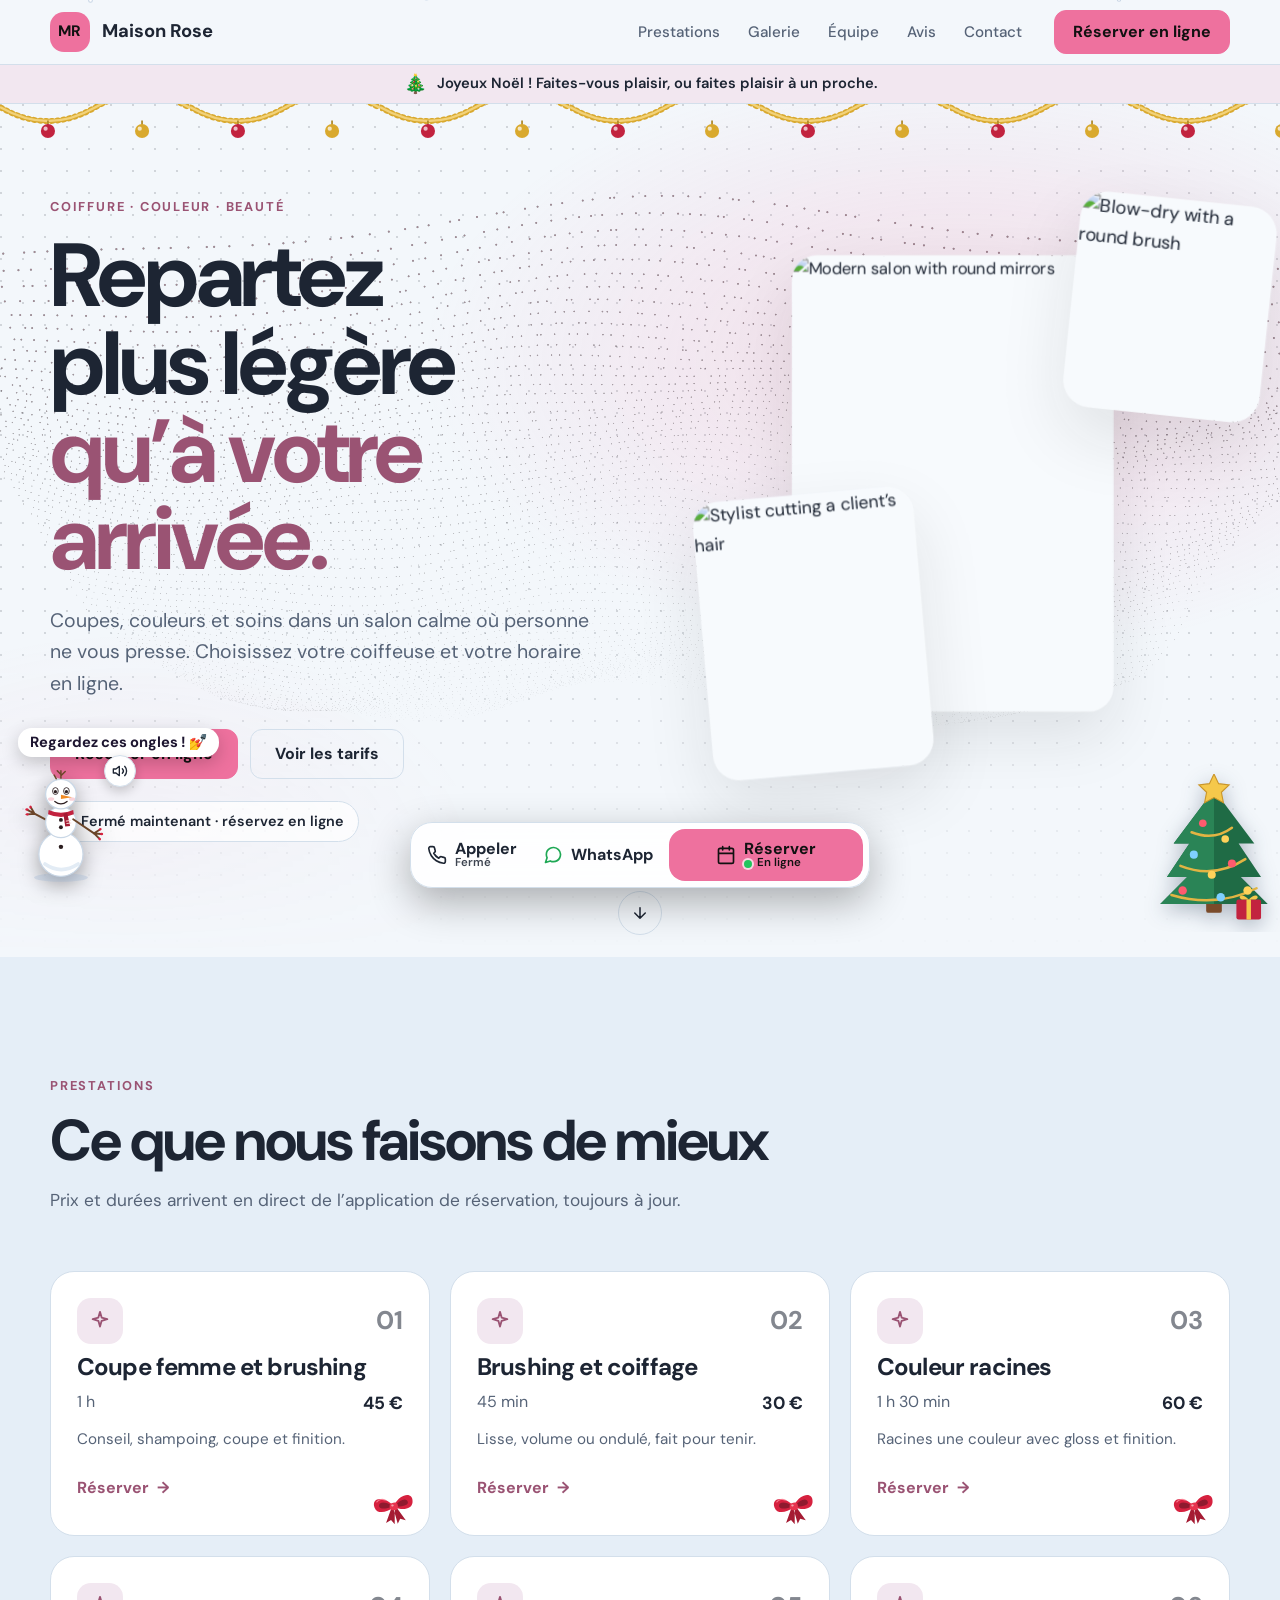
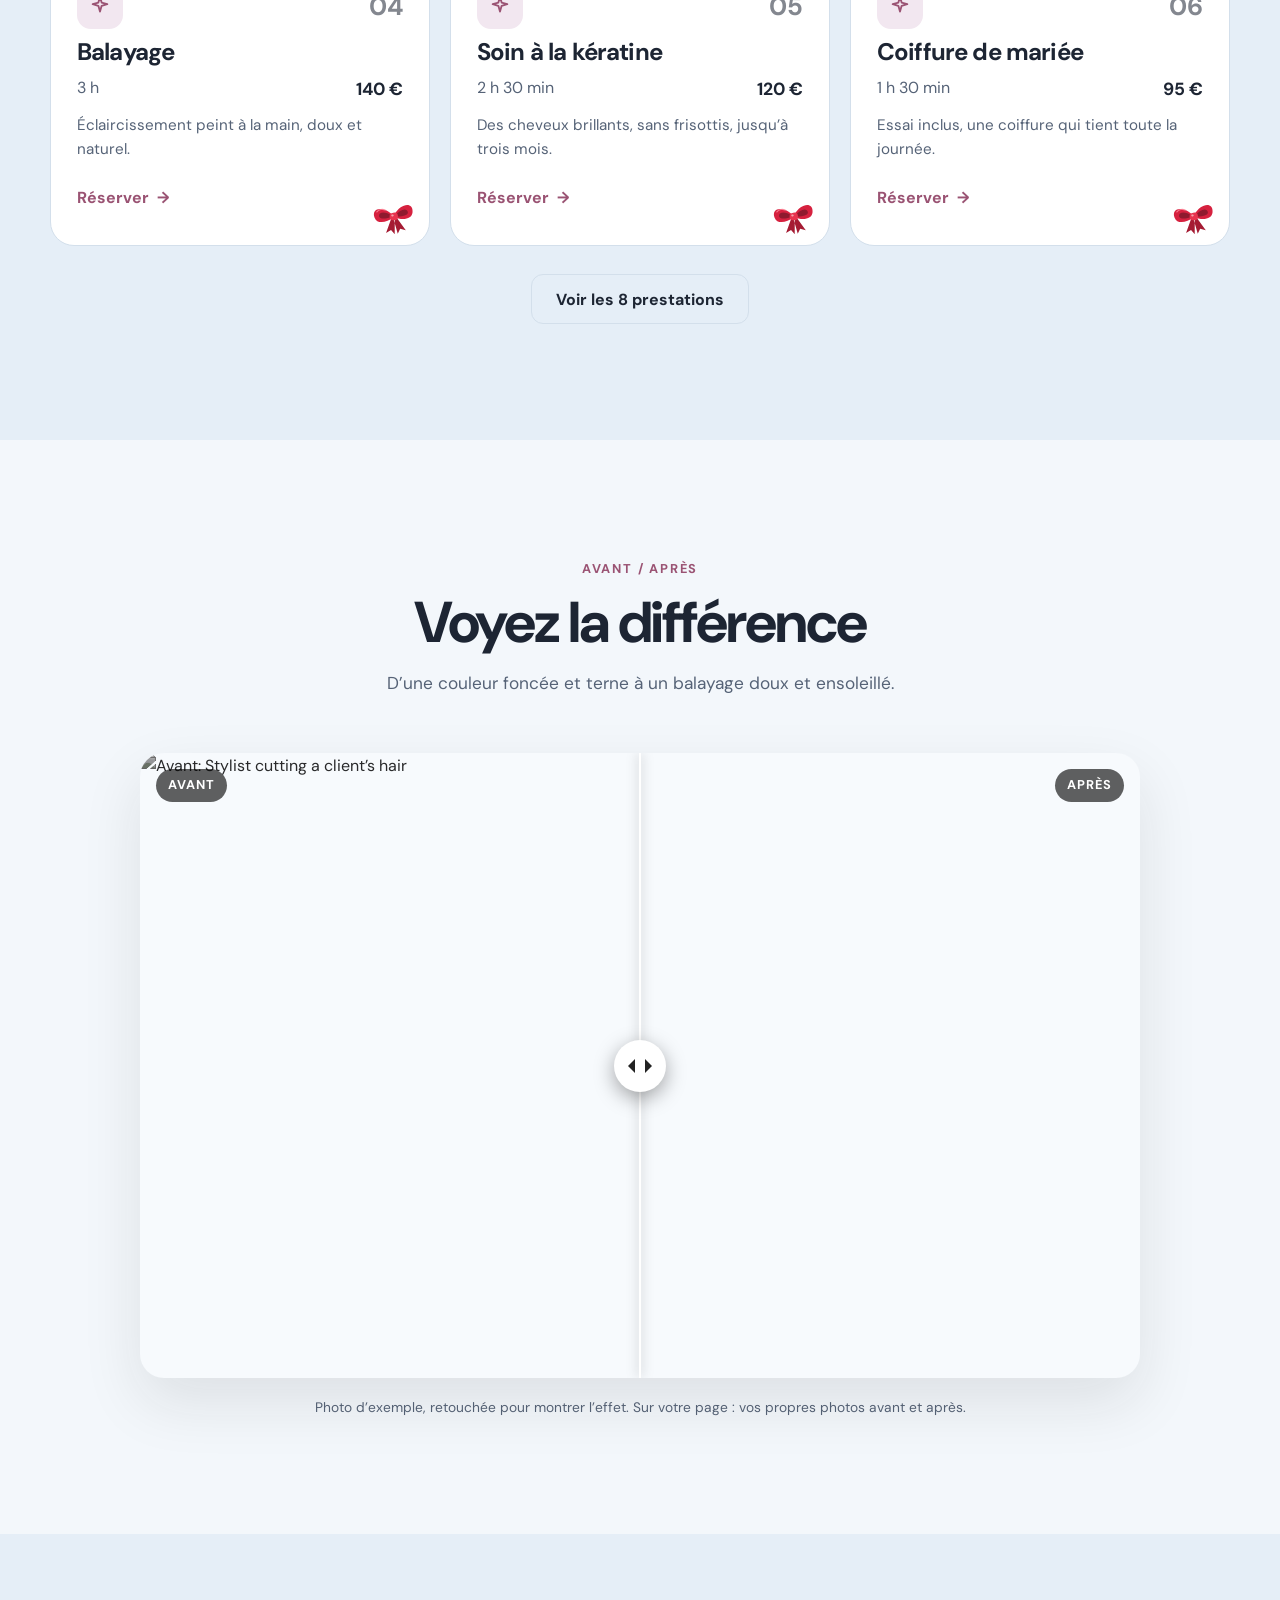
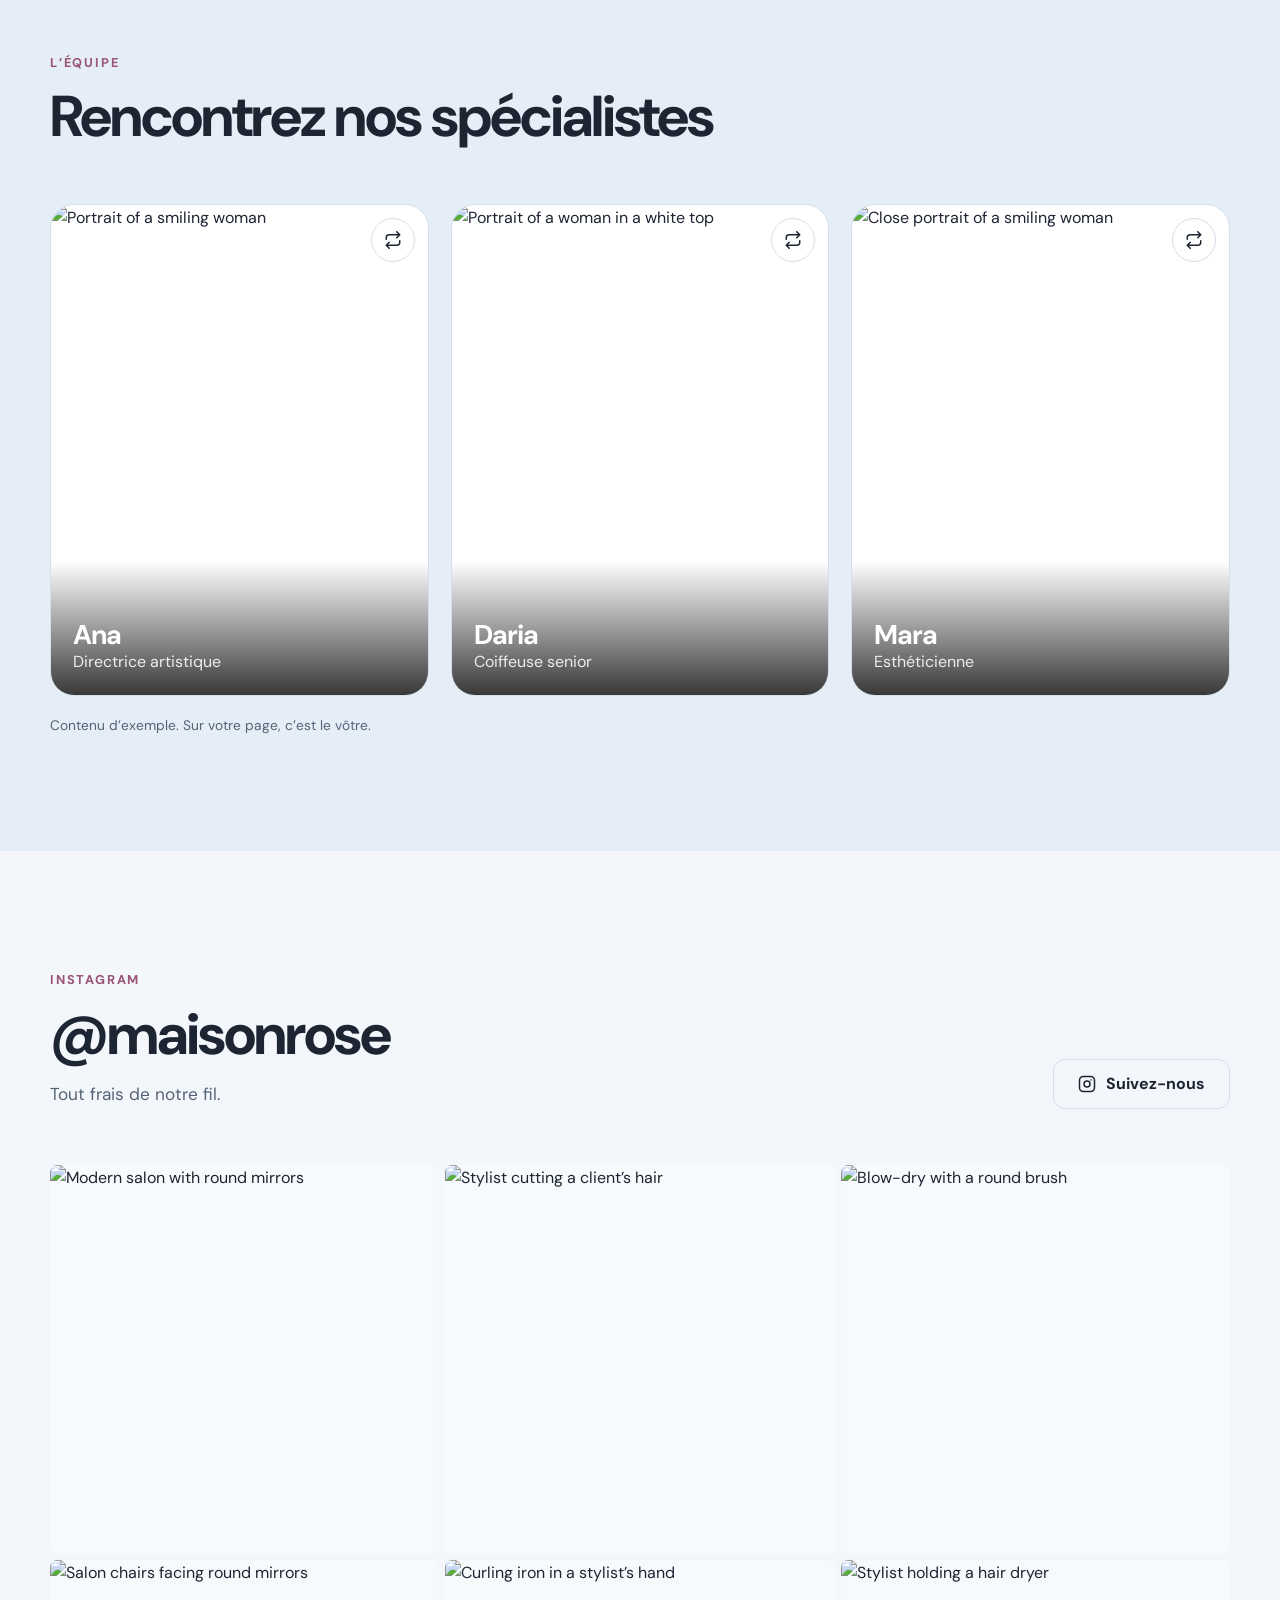
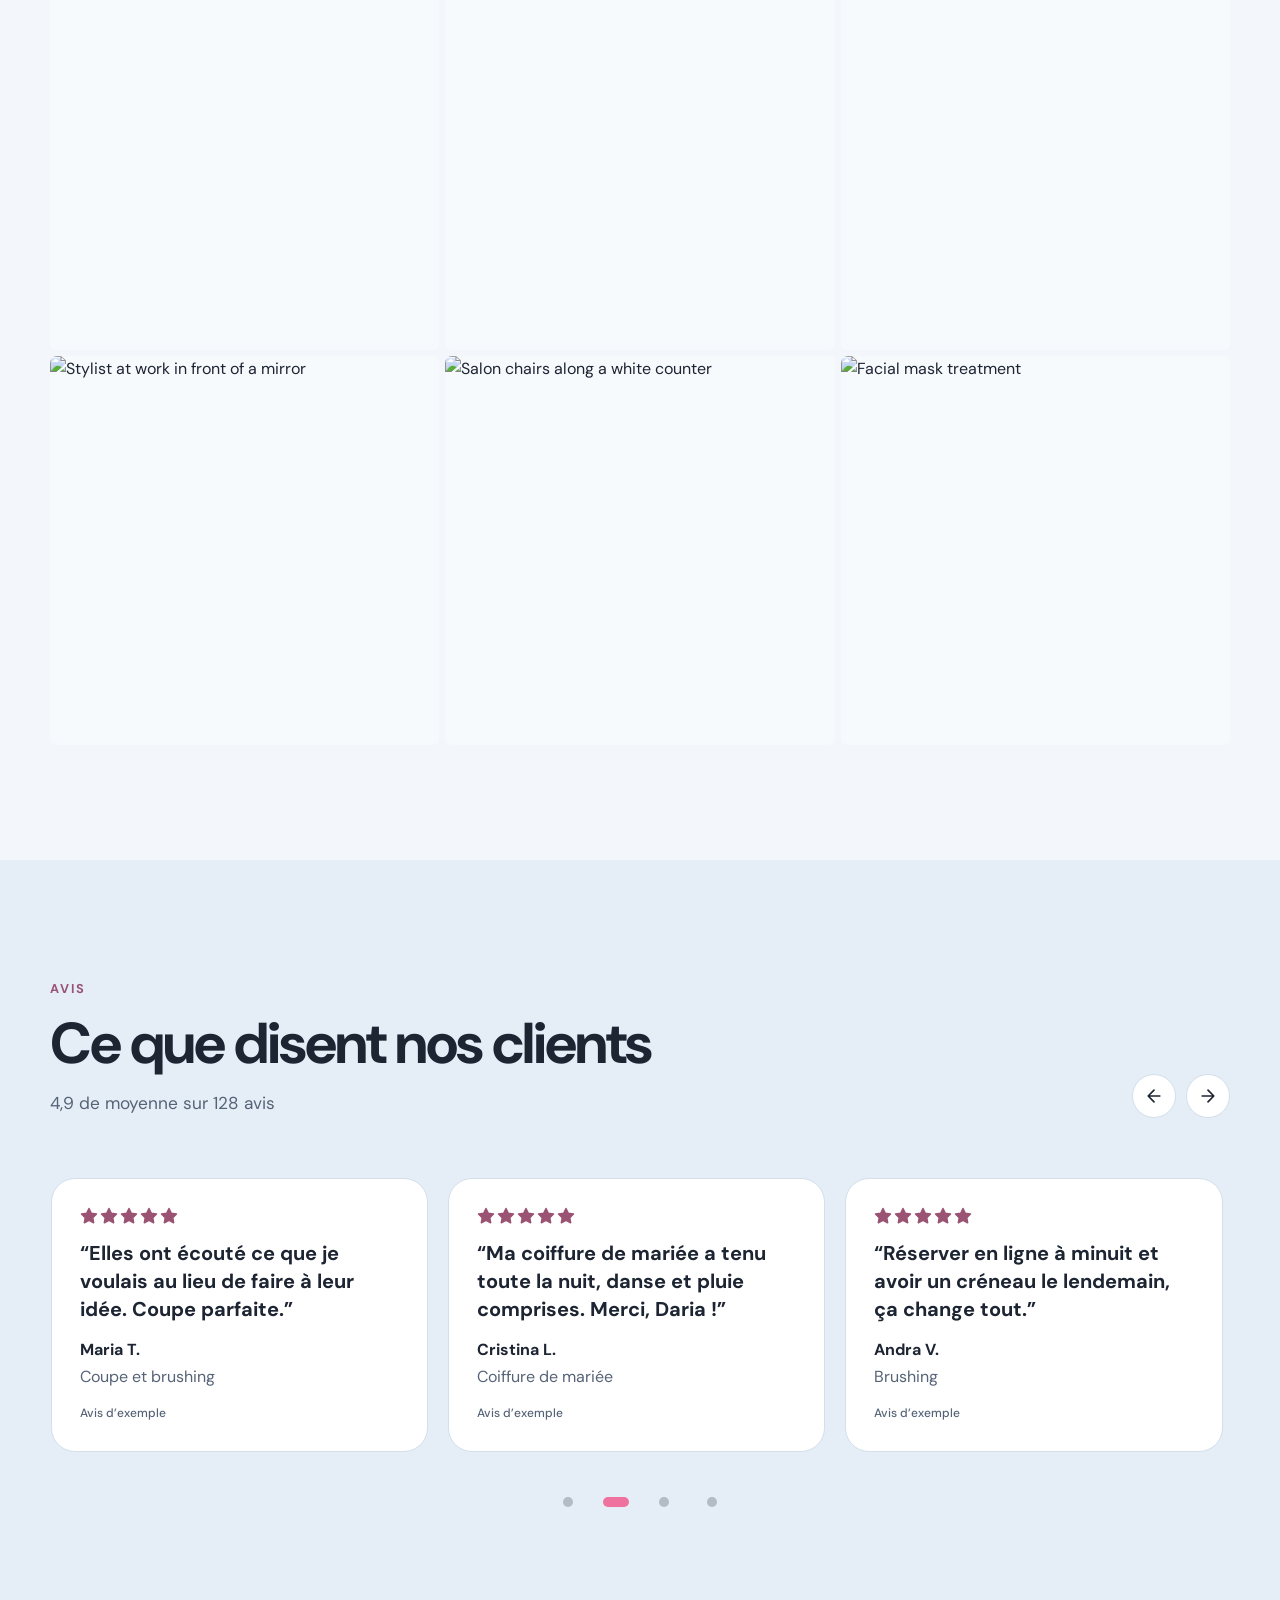
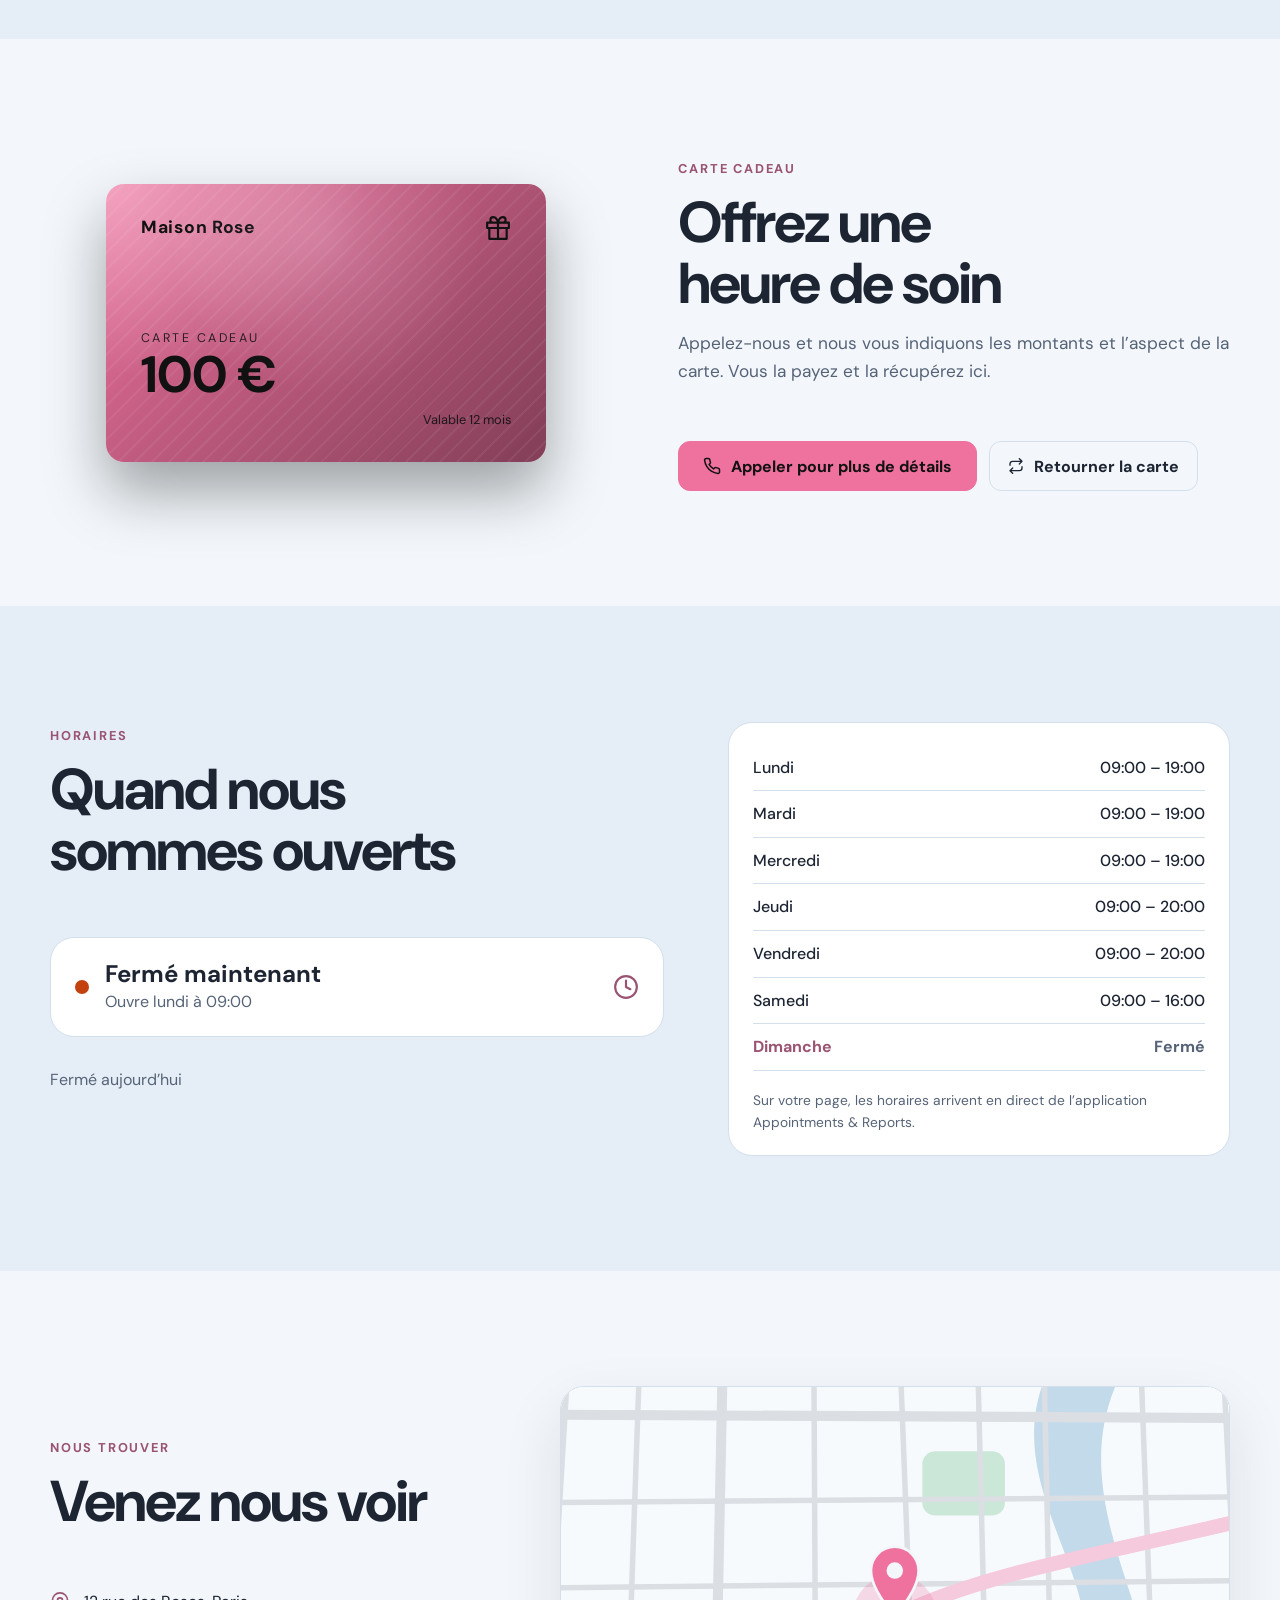
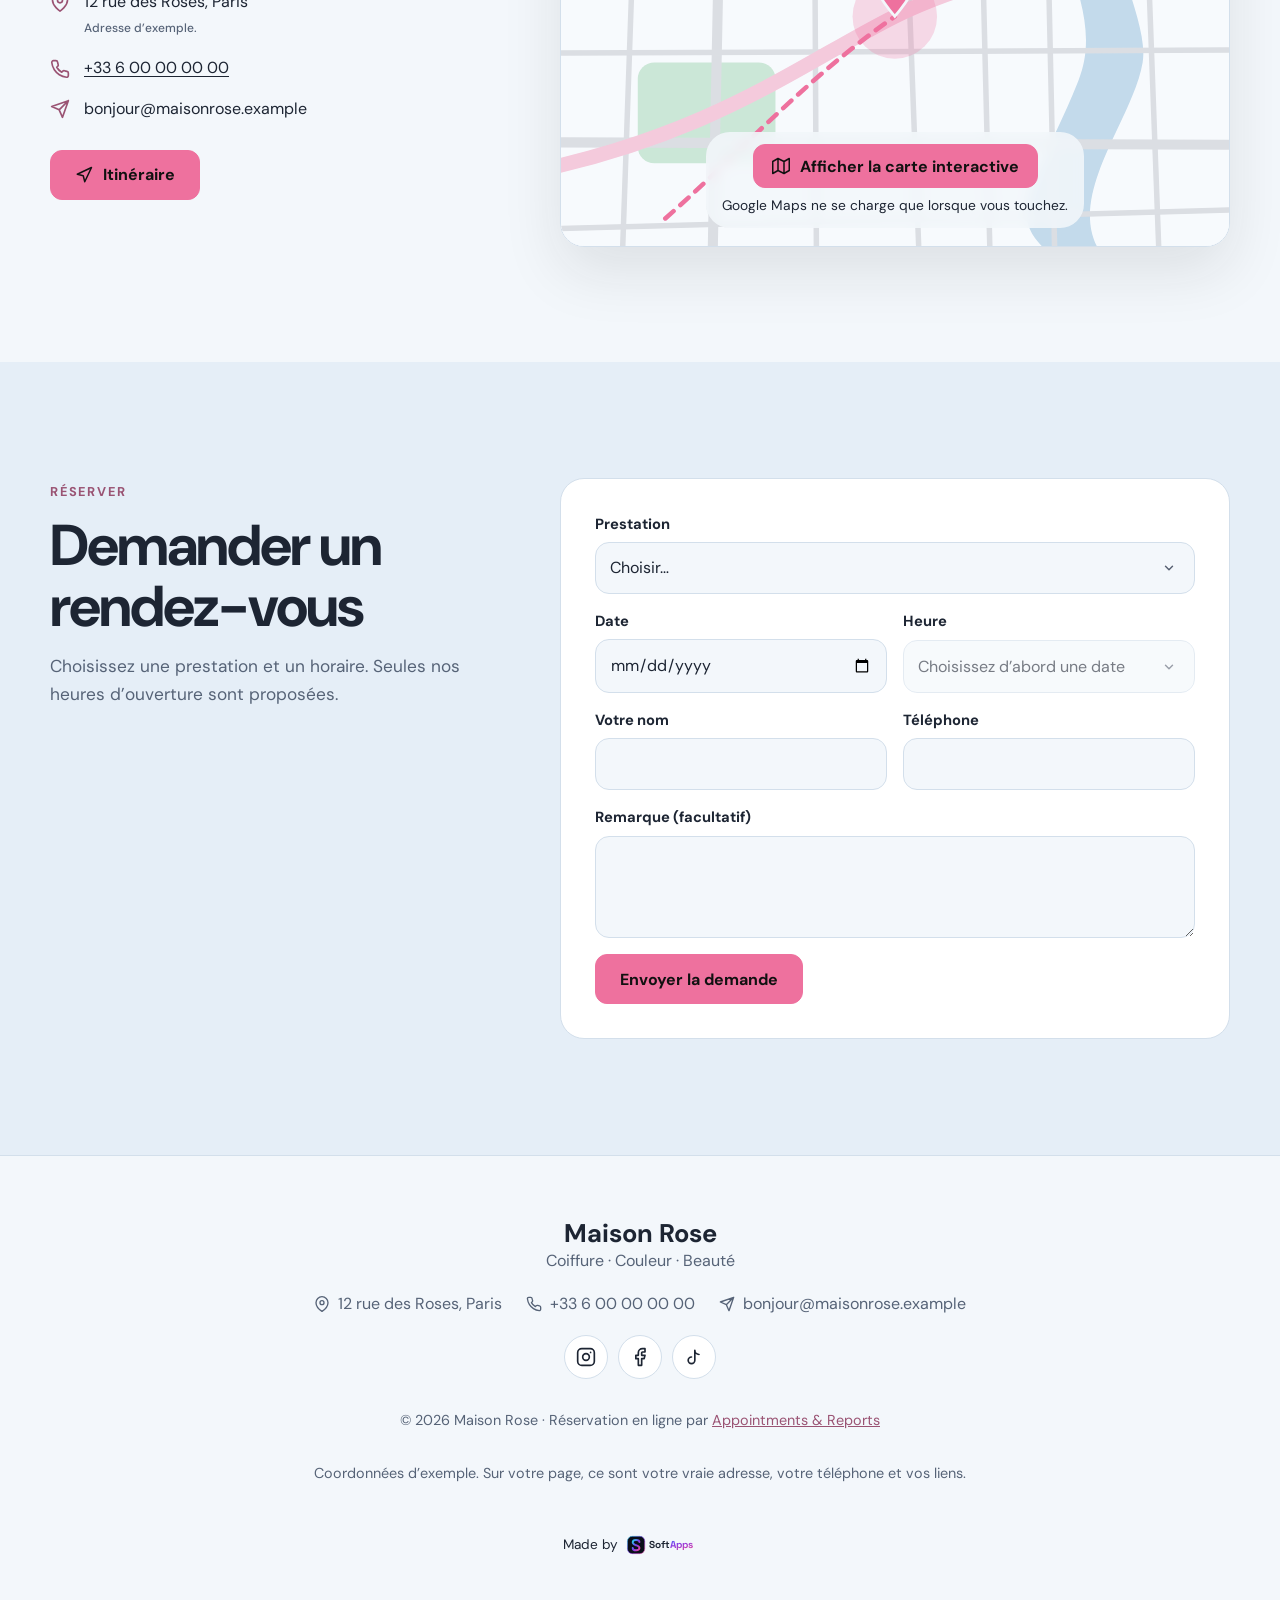
==== index.html @ 2888a7e3 "Draft page for Rose-Méry (beauty & hair salon) Page-builder setup she sent, frozen as a standalone p" ====
<!doctype html>
<html lang="fr" data-skin="clean">

<head>
  <meta charset="utf-8" />
  <meta name="viewport" content="width=device-width, initial-scale=1, viewport-fit=cover" />
  <title>Maison Rose — Salon de coiffure et beauté</title>
  <meta name="description" content="Maison Rose, salon de coiffure et beauté : coupes, couleurs, balayage et soins. Consultez les prix, découvrez l’équipe et réservez en ligne." />
  <!-- Draft with sample data: keep noindex until the client approves publishing. -->
  <meta name="robots" content="noindex" />
  <link rel="canonical" href="https://rose-mery.appointmentsapps.com/" />
  <meta property="og:type" content="website" />
  <meta property="og:title" content="Maison Rose — Salon de coiffure et beauté" />
  <meta property="og:locale" content="fr_FR" />
  <meta property="og:description" content="Coupes, couleurs, balayage et soins. Réservez en ligne." />
  <meta property="og:url" content="https://rose-mery.appointmentsapps.com/" />
  <meta property="og:image" content="https://images.unsplash.com/photo-1633681926022-84c23e8cb2d6?auto=format&amp;fit=crop&amp;w=1200&amp;h=630&amp;q=70" />
  <meta name="twitter:card" content="summary_large_image" />
  <meta name="theme-color" content="#ffffff" />
  <link rel="icon" type="image/svg+xml" href="assets/favicon.svg" />
  <script>
    // Before first paint: the Christmas palette (same dates as app.js) and the hero photo preload.
    (function () {
      var q = /[?&]christmas=([01])/.exec(location.search);
      var d = new Date(), md = d.getMonth() * 100 + d.getDate();
      var on = q ? q[1] === '1' : (md >= 1006 || md <= 6);
      if (on) document.documentElement.setAttribute('data-season', 'christmas');
      var id = 'photo-1633681926022-84c23e8cb2d6';
      var url = function (w) { return 'https://images.unsplash.com/' + id + '?auto=format&fit=crop&crop=entropy&w=' + w + '&h=' + (w * 1.25) + '&q=62'; };
      var link = document.createElement('link');
      link.rel = 'preload';
      link.as = 'image';
      link.setAttribute('imagesrcset', [320, 640, 960].map(function (w) { return url(w) + ' ' + w + 'w'; }).join(', '));
      link.setAttribute('imagesizes', '(max-width: 700px) 60vw, 420px');
      link.setAttribute('fetchpriority', 'high');
      document.head.appendChild(link);
    })();
  </script>
  <link rel="preconnect" href="https://fonts.googleapis.com" />
  <link rel="preconnect" href="https://fonts.gstatic.com" crossorigin />
  <link rel="preconnect" href="https://images.unsplash.com" />
  <link rel="stylesheet" media="print" onload="this.media='all'"
    href="https://fonts.googleapis.com/css2?family=Cormorant+Garamond:ital,wght@0,500;0,600;1,500&family=DM+Sans:opsz,wght@9..40,400;9..40,500;9..40,700&family=Space+Grotesk:wght@500;700&display=swap" />
  <link rel="stylesheet" href="shared/shared.css?v=2" />
  <link rel="stylesheet" href="styles.css?v=3" />
  <link rel="stylesheet" href="season/palettes.css" />
  <link rel="preload" as="style" href="sections/hero.css" />
  <link rel="modulepreload" href="app.js?v=2" />
  <link rel="modulepreload" href="i18n/fr.js" />
  <link rel="modulepreload" href="i18n/en.js" />
  <link rel="modulepreload" href="core/state.js" />
  <link rel="modulepreload" href="core/registry.js" />
  <link rel="modulepreload" href="core/i18n.js" />
  <link rel="modulepreload" href="core/dom.js" />
  <link rel="modulepreload" href="core/theme.js" />
  <link rel="modulepreload" href="core/season.js" />
  <link rel="modulepreload" href="core/motion.js" />
  <link rel="modulepreload" href="core/loader.js" />
  <link rel="modulepreload" href="core/data.js" />
  <link rel="modulepreload" href="core/page.js" />
  <link rel="modulepreload" href="content/photos.js" />
  <link rel="modulepreload" href="content/index.js" />
  <link rel="modulepreload" href="content/beauty.js" />
  <link rel="modulepreload" href="sections/hero.js?v=4" />
  <link rel="modulepreload" href="shared/live.js" />
  <link rel="modulepreload" href="shared/demo.js?v=6" />
</head>

<body>
  <div class="stage" id="stage">
    <main class="page" id="page" tabindex="-1">
      <p class="page-loading" id="page-loading" aria-live="polite"></p>
    </main>
  </div>
  <div class="overlay" id="overlay"></div>
  <noscript>
    <p class="noscript">Cette page a besoin de JavaScript pour afficher les prix et les horaires.</p>
  </noscript>

  <script src="shared/lightbox.js" defer></script>
  <script type="module" src="app.js?v=2"></script>
</body>

</html>
---- shared/shared.css ----
/* Shared by every design page: demo bar, booking dialog, demo toast, Made by credit.
   Each page sets --lv-surface, --lv-text, --lv-muted, --lv-line, --lv-accent, --lv-accent-ink
   and --lv-radius to match its own look. */

.sr-only {
  position: absolute; width: 1px; height: 1px; padding: 0; margin: -1px;
  overflow: hidden; clip: rect(0 0 0 0); white-space: nowrap; border: 0;
}

/* Demo bar. Its room is kept until demo.js mounts it, so the page does not jump when it arrives. */
/* Client page: no demo bar, so no space reserved for it above the header. */
.dm-bar {
  position: relative; z-index: 60;
  background: #111; color: #f4f4f4;
  font: 600 0.88rem/1.3 'DM Sans', system-ui, -apple-system, 'Segoe UI', sans-serif;
}
.dm-bar-inner {
  display: flex; align-items: center; gap: 12px;
  max-width: 1240px; margin: 0 auto; min-height: 48px; padding: 2px 16px;
}
.dm-pick { display: inline-flex; align-items: center; gap: 10px; min-width: 0; }
.dm-pick > span { opacity: 0.7; }
.dm-pick select {
  min-width: 0; max-width: 62vw; min-height: 36px; padding: 4px 32px 4px 12px;
  border-radius: 999px; border: 1.5px solid rgba(255, 255, 255, 0.35);
  background: rgba(255, 255, 255, 0.08) url("data:image/svg+xml,%3Csvg xmlns='http://www.w3.org/2000/svg' width='12' height='8' viewBox='0 0 12 8'%3E%3Cpath d='M1 1.5l5 5 5-5' fill='none' stroke='%23bbb' stroke-width='2' stroke-linecap='round' stroke-linejoin='round'/%3E%3C/svg%3E") no-repeat right 12px center;
  color: inherit; font: inherit; font-weight: 700; cursor: pointer;
  appearance: none; -webkit-appearance: none; text-overflow: ellipsis;
}
.dm-pick select option, .dm-pick select optgroup { color: #111; background: #fff; }
.dm-perks { flex: 1; min-width: 0; display: flex; justify-content: center; }
.dm-get {
  flex-shrink: 0; padding: 7px 14px; border-radius: 999px;
  background: #fff; color: #111; text-decoration: none; font-weight: 700; white-space: nowrap;
}
.dm-get:hover { background: #e9e9e9; }
/* Touch targets: the bar's controls look 32-36 px tall but take taps over 44 px (a transparent
   border on the select, an invisible ::after on the links and the pill). */
.dm-pick select { min-height: 44px; padding: 0 28px 0 10px; border: 4px solid transparent; background-clip: padding-box; box-shadow: inset 0 0 0 1.5px rgba(255, 255, 255, 0.35); }
.dm-get, .perks-pill { position: relative; }
.dm-get::after, .perks-pill::after { content: ''; position: absolute; inset: -6px -2px; }

/* "What you get" pill + card (markup from demo.js) */
.perks-pill {
  display: inline-flex; align-items: center; gap: 7px; max-width: 100%; min-height: 36px; padding: 5px 12px;
  border-radius: 999px; border: 1.5px solid #ff8da1; background: transparent; color: #fff;
  font: inherit; font-weight: 700; white-space: nowrap; cursor: pointer;
}
.perks-pill b { color: #ffb3c0; font-weight: 800; }
.perks-pill:hover { background: rgba(255, 255, 255, 0.1); }
.perks-pill:focus-visible { outline: 3px solid #ff8da1; outline-offset: 2px; }
.perks-caret { transition: transform 0.2s; }
.perks-pill[aria-expanded="true"] .perks-caret { transform: rotate(180deg); }
.perks-pop {
  position: absolute; z-index: 5; top: calc(100% + 6px); left: 50%; transform: translateX(-50%);
  width: min(760px, calc(100% - 32px)); padding: 8px;
  display: grid; grid-template-columns: 1fr 1fr; gap: 2px;
  background: #fff; color: #111; border: 1px solid rgba(0, 0, 0, 0.12); border-radius: 16px;
  box-shadow: 0 16px 44px rgba(0, 0, 0, 0.3); font-weight: 500;
}
.perks-pop[hidden] { display: none; }
.perks-pop > div { padding: 12px 14px; border-radius: 12px; }
.perks-pop > div:hover { background: #f3f3f3; }
.perks-pop > div > span { margin-right: 6px; }
.perks-pop strong { font-size: 0.95rem; }
.perks-pop em { display: block; margin-top: 2px; font-style: normal; color: #555; font-size: 0.86rem; }
.perks-app { grid-column: 1 / -1; padding: 10px 14px; font-weight: 700; color: #111; text-underline-offset: 3px; }
.perks-short { display: none; }
@media (max-width: 420px) {
  .perks-full { display: none; }
  .perks-short { display: inline; }
  .perks-caret { display: none; }
  .perks-pill { padding-inline: 10px; gap: 5px; }
}
@media (max-width: 800px) {
  .perks-long { display: none; }
  .dm-pick select { max-width: 34vw; }
}
@media (max-width: 640px) {
  .perks-pop { grid-template-columns: 1fr; }
}
@media (max-width: 520px) {
  .dm-bar-inner { gap: 8px; padding-inline: 12px; }
  .dm-pick > span { display: none; }
  .dm-pick select { max-width: 30vw; }
  .dm-get { padding: 7px 11px; }
}

/* Booking dialog: the online booking page, embedded */
html.lv-dialog-open { overflow: hidden; }
.lv-dialog {
  width: 100vw; max-width: 100vw; height: 100dvh; max-height: 100dvh;
  margin: 0; padding: 0; border: 0; overflow: hidden;
  background: var(--lv-surface, #fff); color: var(--lv-text, #111);
}
.lv-dialog[open] { display: flex; flex-direction: column; }
.lv-dialog::backdrop { background: rgba(10, 10, 14, 0.6); backdrop-filter: blur(4px); -webkit-backdrop-filter: blur(4px); }
.lv-dialog-bar {
  display: flex; align-items: center; justify-content: space-between; gap: 12px;
  padding: 10px 12px 10px 20px; border-bottom: 1px solid var(--lv-line, #ddd);
}
.lv-dialog-bar h2 { margin: 0; font-size: 1.4rem; }
.lv-dialog-close {
  display: inline-flex; align-items: center; justify-content: center;
  width: 44px; height: 44px; border: 0; border-radius: 50%;
  background: transparent; color: inherit; cursor: pointer;
}
.lv-dialog-close:hover { background: color-mix(in srgb, var(--lv-accent, #333) 15%, transparent); }
.lv-dialog-body { position: relative; flex: 1; min-height: 0; }
.lv-dialog-loading {
  position: absolute; inset: 0; display: flex; flex-direction: column; align-items: center; justify-content: center;
  gap: 14px; margin: 0; color: var(--lv-muted, #777);
}
.lv-spinner {
  width: 36px; height: 36px; border-radius: 50%;
  border: 3px solid color-mix(in srgb, var(--lv-accent, #333) 20%, transparent); border-top-color: var(--lv-accent, #333);
  animation: lv-spin 0.8s linear infinite;
}
@keyframes lv-spin { to { transform: rotate(360deg); } }
.lv-dialog iframe { position: relative; display: block; width: 100%; height: 100%; border: 0; opacity: 0; transition: opacity 0.2s ease; }
.lv-dialog iframe.is-loaded { opacity: 1; }
@media (min-width: 768px) {
  .lv-dialog {
    width: min(600px, calc(100vw - 48px)); height: min(860px, calc(100dvh - 48px)); margin: auto;
    border-radius: var(--lv-radius, 16px); box-shadow: 0 30px 80px rgba(0, 0, 0, 0.4);
  }
}

/* Demo toast */
.lv-toast {
  position: fixed; left: 50%; bottom: 88px; z-index: 80;
  width: max-content; max-width: calc(100vw - 32px);
  padding: 12px 18px; border-radius: 14px;
  background: #111; color: #fff; box-shadow: 0 14px 40px rgba(0, 0, 0, 0.35);
  font: 500 0.95rem/1.4 'DM Sans', system-ui, sans-serif; text-align: center;
  opacity: 0; transform: translate(-50%, 12px); pointer-events: none;
  transition: opacity 0.25s ease, transform 0.25s ease;
}
.lv-toast.is-shown { opacity: 1; transform: translate(-50%, 0); }
@media (min-width: 768px) { .lv-toast { bottom: 32px; } }

/* Made by SoftApps */
.footer-madeby { margin: 20px 0 0; text-align: center; }
.footer-madeby a { display: inline-flex; align-items: center; gap: 0.45rem; color: inherit; text-decoration: none; transition: opacity 0.2s ease; }
.footer-madeby a:hover { opacity: 0.7; }
.footer-madeby .madeby-label { font-size: 0.85rem; }
.footer-madeby svg { height: 24px; width: auto; }

@media (prefers-reduced-motion: reduce) {
  .lv-spinner { animation-duration: 2.4s; }
  .lv-toast, .lv-dialog iframe { transition: none; }
}
---- styles.css ----
/* Page builder: base styles and the three themes. Section styles live in sections/<id>.css,
   the builder panel in builder/panel.css. Sections size themselves with container queries on
   .page, so they lay out correctly when the panel takes part of the screen or in phone preview.

   Accent colours (--accent, --accent-ink, --accent-text, --accent-soft) are set by core/theme.js. */

:root {
  --font-body: 'DM Sans', system-ui, -apple-system, 'Segoe UI', Roboto, sans-serif;
  --ease: cubic-bezier(0.2, 0.7, 0.1, 1);
  --accent: #c9a961;
  --accent-ink: #111111;
  --accent-text: #c9a961;
  --accent-soft: #2a2419;
  --bar-h: 48px;
  --top-h: 64px;
  --border-w: 1px;
}

/* Dark luxury */
:root[data-skin="luxe"] {
  color-scheme: dark;
  --bg: #0e0d0c;
  --bg-2: #141210;
  --surface: #1b1916;
  --surface-2: #24211d;
  --text: #f4efe7;
  --muted: #bdb3a5;
  --line: rgba(244, 239, 231, 0.14);
  --font-display: 'Cormorant Garamond', 'Times New Roman', serif;
  --display-weight: 500;
  --display-spacing: -0.01em;
  --display-scale: 1.12;
  --eyebrow-spacing: 0.32em;
  --radius: 4px;
  --radius-lg: 8px;
  --btn-radius: 999px;
  --shadow: 0 24px 70px rgba(0, 0, 0, 0.5);
  --shadow-sm: 0 8px 24px rgba(0, 0, 0, 0.35);
  --page-glow: radial-gradient(1200px 600px at 80% -10%, color-mix(in srgb, var(--accent) 16%, transparent), transparent 70%);
}

/* Light & clean */
:root[data-skin="clean"] {
  color-scheme: light;
  --bg: #fbfaf8;
  --bg-2: #f3f0eb;
  --surface: #ffffff;
  --surface-2: #f7f5f1;
  --text: #1c1b19;
  --muted: #5d5952;
  --line: #e6e1d9;
  --font-display: 'DM Sans', system-ui, sans-serif;
  --display-weight: 700;
  --display-spacing: -0.035em;
  --display-scale: 1;
  --eyebrow-spacing: 0.14em;
  --radius: 14px;
  --radius-lg: 24px;
  --btn-radius: 12px;
  --shadow: 0 24px 60px rgba(28, 27, 25, 0.1);
  --shadow-sm: 0 6px 18px rgba(28, 27, 25, 0.08);
  --page-glow: radial-gradient(900px 500px at 85% -10%, color-mix(in srgb, var(--accent) 10%, transparent), transparent 70%);
}

/* Bold & colourful */
:root[data-skin="bold"] {
  color-scheme: light;
  --bg: #fff4e6;
  --bg-2: #ffe9f0;
  --surface: #ffffff;
  --surface-2: #fff8ef;
  --text: #17112e;
  --muted: #463f63;
  --line: #17112e;
  --accent-2: #4361ee;
  --accent-3: #ffcc33;
  --font-display: 'Space Grotesk', system-ui, sans-serif;
  --display-weight: 700;
  --display-spacing: -0.04em;
  --display-scale: 1;
  --eyebrow-spacing: 0.08em;
  --radius: 18px;
  --radius-lg: 26px;
  --btn-radius: 14px;
  --border-w: 2px;
  --shadow: 6px 6px 0 var(--text);
  --shadow-sm: 4px 4px 0 var(--text);
  --page-glow: radial-gradient(700px 400px at 90% 0%, color-mix(in srgb, var(--accent-3) 35%, transparent), transparent 70%);
}

*, *::before, *::after { box-sizing: border-box; }
html { overflow-x: clip; -webkit-text-size-adjust: 100%; scroll-padding-top: calc(var(--top-h) + 12px); }
html:not(.reduce-motion) { scroll-behavior: smooth; }
body {
  margin: 0;
  background: var(--bg);
  color: var(--text);
  font: 400 1rem/1.6 var(--font-body);
  -webkit-font-smoothing: antialiased;
  /* clip, not hidden: hidden makes body a scroll container and the sticky header stops sticking. */
  overflow-x: clip;
}
/* Room for the demo bar (mounted by demo.js) so nothing jumps when it arrives. */
/* Client page: no demo bar above the header. */
img { max-width: 100%; display: block; }
a { color: var(--accent-text); }
button, input, select, textarea { font: inherit; color: inherit; }
:focus-visible { outline: 3px solid var(--accent-text); outline-offset: 3px; }
h1, h2, h3 {
  font-family: var(--font-display);
  font-weight: var(--display-weight);
  letter-spacing: var(--display-spacing);
  line-height: 1.05;
  margin: 0;
  text-wrap: balance;
}
p { margin: 0; }
.muted { color: var(--muted); }
.small { font-size: 0.86rem; }
.noscript { padding: 40px 20px; text-align: center; }

/* ---------- stage: page + builder panel ---------- */

/* Builder panel frame. The rest of its look is in builder/panel.css (loaded without blocking);
   these rules are here so the page never shifts when the panel appears. */
.bp { position: fixed; z-index: 70; overflow: hidden; }
@media (min-width: 1100px) {
  .bp { top: 0; right: 0; bottom: 0; width: 380px; transform: translateX(100%); }
  .bp.is-open { transform: none; }
  body.bp-open .stage { padding-right: 380px; }
  body.bp-open .overlay { right: 380px; }
}
@media (max-width: 1099.98px) {
  .bp { left: 0; right: 0; bottom: 0; transform: translateY(105%); }
  .bp.is-open { transform: none; }
}
.bp-fab { position: fixed; right: 16px; bottom: 84px; z-index: 65; }
.page {
  container: page / inline-size;
  position: relative;
  min-height: 100vh;
  background: var(--page-glow), var(--bg);
  outline: none;
}
.page-loading { padding: 30vh 20px; text-align: center; color: var(--muted); }
.wrap { width: min(1180px, 100% - 40px); margin-inline: auto; }
@container page (max-width: 520px) { .wrap { width: calc(100% - 32px); } }

/* ---------- buttons ---------- */

.btn {
  display: inline-flex; align-items: center; justify-content: center; gap: 10px;
  min-height: 50px; padding: 12px 24px;
  border: var(--border-w) solid var(--accent); border-radius: var(--btn-radius);
  background: var(--accent); color: var(--accent-ink);
  font-weight: 700; font-size: 1rem; line-height: 1.2; text-decoration: none; cursor: pointer;
  transition: transform 0.2s var(--ease), box-shadow 0.2s var(--ease), background 0.2s;
}
.btn:hover { transform: translateY(-2px); box-shadow: var(--shadow-sm); }
.btn:active { transform: translateY(0); }
:root[data-skin="bold"] .btn { border-color: var(--text); box-shadow: 3px 3px 0 var(--text); }
:root[data-skin="bold"] .btn:hover { box-shadow: 5px 5px 0 var(--text); }
:root[data-skin="luxe"] .btn { letter-spacing: 0.06em; text-transform: uppercase; font-size: 0.86rem; }
.btn-ghost { background: transparent; color: var(--text); border-color: var(--line); }
:root[data-skin="bold"] .btn-ghost { background: var(--surface); border-color: var(--text); }
.btn-ghost:hover { border-color: var(--accent); }
.btn-sm { min-height: 44px; padding: 8px 18px; }
.icon-btn {
  display: inline-grid; place-items: center; width: 44px; height: 44px;
  border: var(--border-w) solid var(--line); border-radius: 50%;
  background: var(--surface); color: var(--text); cursor: pointer;
}
.icon-btn:hover { border-color: var(--accent); color: var(--accent-text); }
.icon-btn[aria-pressed="true"] { background: var(--accent); color: var(--accent-ink); border-color: var(--accent); }

/* ---------- header ---------- */

.top {
  position: sticky; top: 0; z-index: 30;
  background: color-mix(in srgb, var(--bg) 82%, transparent);
  backdrop-filter: saturate(1.4) blur(14px); -webkit-backdrop-filter: saturate(1.4) blur(14px);
  border-bottom: var(--border-w) solid var(--line);
}
:root[data-skin="luxe"] .top { border-bottom-color: transparent; }
.top-inner { display: flex; align-items: center; gap: 20px; min-height: var(--top-h); }
.brand { display: inline-flex; align-items: center; gap: 12px; min-width: 0; min-height: 44px; color: var(--text); text-decoration: none; font-weight: 700; }
.brand-mark {
  flex-shrink: 0; display: inline-grid; place-items: center; width: 40px; height: 40px;
  border-radius: var(--radius); background: var(--accent); color: var(--accent-ink);
  font: 700 0.95rem/1 var(--font-display); letter-spacing: 0.02em;
}
:root[data-skin="luxe"] .brand-mark { background: transparent; color: var(--accent-text); border: 1px solid var(--accent); border-radius: 50%; font-size: 1.15rem; }
:root[data-skin="bold"] .brand-mark { border: 2px solid var(--text); transform: rotate(-6deg); }
.brand-name { overflow: hidden; text-overflow: ellipsis; white-space: nowrap; font-family: var(--font-display); font-size: calc(1.15rem * var(--display-scale)); }
.top-nav { display: flex; gap: 4px; margin-left: auto; }
.top-nav a {
  padding: 10px 12px; border-radius: 999px; color: var(--muted); text-decoration: none; font-weight: 500; font-size: 0.95rem;
}
.top-nav a:hover { color: var(--text); background: var(--accent-soft); }
.top-book { flex-shrink: 0; }
@container page (max-width: 900px) { .top-nav { display: none; } .top-book { margin-left: auto; } }
@container page (max-width: 420px) { .brand-name { font-size: 1rem; } .top-book { padding-inline: 14px; } }

/* ---------- sections ---------- */

.sec { position: relative; padding: clamp(64px, 9cqi, 120px) 0; }
.sections > .sec:nth-child(even of .sec) { background: var(--bg-2); }
:root[data-skin="bold"] .sections > .sec + .sec { border-top: 2px solid var(--text); }
.sec-head { max-width: 720px; margin: 0 0 clamp(32px, 5cqi, 56px); }
.sec-head.center { margin-inline: auto; text-align: center; }
.eyebrow {
  display: inline-block; margin-bottom: 14px;
  color: var(--accent-text); font-size: 0.8rem; font-weight: 700; letter-spacing: var(--eyebrow-spacing); text-transform: uppercase;
}
:root[data-skin="bold"] .eyebrow {
  padding: 6px 12px; border: 2px solid var(--text); border-radius: 999px;
  background: var(--accent-3); color: var(--text); transform: rotate(-2deg);
}
.sec-head h2 { font-size: calc(clamp(2rem, 5.2cqi, 3.6rem) * var(--display-scale)); }
:root[data-skin="luxe"] .sec-head h2 { font-style: italic; }
.sec-head .lead { margin-top: 16px; color: var(--muted); font-size: 1.08rem; }
.card {
  background: var(--surface); border: var(--border-w) solid var(--line); border-radius: var(--radius-lg);
}
:root[data-skin="bold"] .card { box-shadow: var(--shadow-sm); }
.chip {
  display: inline-flex; align-items: center; gap: 6px; padding: 4px 10px; border-radius: 999px;
  background: var(--accent-soft); color: var(--text); font-size: 0.8rem; font-weight: 600;
}
.sample-tag { font-size: 0.75rem; color: var(--muted); font-weight: 500; }
.note { margin-top: 18px; color: var(--muted); font-size: 0.86rem; }
.center { text-align: center; }
.actions { display: flex; flex-wrap: wrap; gap: 12px; }

/* Loading and error states for data from the app */
.skeleton {
  border-radius: var(--radius); min-height: 18px;
  background: linear-gradient(90deg, var(--surface-2), var(--surface), var(--surface-2)) 0 0 / 200% 100%;
  animation: shimmer 1.4s linear infinite;
}
@keyframes shimmer { to { background-position: -200% 0; } }
.data-error { padding: 24px; text-align: center; color: var(--muted); }
.data-error a { display: inline-block; margin-top: 8px; font-weight: 700; }

/* Missing photo */
.ph-missing { display: block; width: 100%; height: 100%; background: var(--surface-2); }

/* ---------- scroll animations (core/motion.js) ---------- */

[data-reveal] {
  opacity: 0; transform: translateY(26px);
  transition: opacity 0.9s var(--ease), transform 0.9s var(--ease);
  transition-delay: calc(var(--i, 0) * 90ms);
}
[data-reveal].is-in { opacity: 1; transform: none; }
[data-split] .w { display: inline-block; overflow: hidden; vertical-align: top; padding: 0 0.04em 0.12em; margin: 0 -0.04em -0.12em; }
[data-split] .w > span { display: inline-block; transform: translateY(110%); transition: transform 1s var(--ease); transition-delay: calc(var(--wi, 0) * 60ms); }
[data-split].is-in .w > span { transform: none; }
[data-parallax] { will-change: transform; }

.reduce-motion [data-reveal], .reduce-motion [data-split] .w > span { opacity: 1; transform: none; transition: none; }
.reduce-motion .skeleton { animation: none; }
.reduce-motion *, .reduce-motion *::before, .reduce-motion *::after { scroll-behavior: auto !important; }
@media (prefers-reduced-motion: reduce) {
  [data-reveal], [data-split] .w > span { opacity: 1; transform: none; transition: none; }
  .skeleton { animation: none; }
}

/* ---------- footer ---------- */

.foot { padding: 64px 0 120px; border-top: var(--border-w) solid var(--line); background: var(--bg); }
.foot-inner { display: grid; gap: 18px; text-align: center; justify-items: center; }
.foot-name { font: var(--display-weight) calc(1.6rem * var(--display-scale)) / 1.1 var(--font-display); }
.foot-contact { display: flex; flex-wrap: wrap; justify-content: center; gap: 10px 24px; font-style: normal; color: var(--muted); }
.foot-contact span { display: inline-flex; align-items: center; gap: 8px; }
.foot-social { display: flex; gap: 10px; margin: 0; padding: 0; list-style: none; }
.foot-legal { font-size: 0.9rem; }
.foot .footer-madeby { color: var(--text); }
.foot .footer-madeby a { min-height: 44px; }
.foot-legal a { display: inline-block; padding: 12px 0; }

/* ---------- phone preview (desktop) ---------- */

body.phone-preview .stage { background: repeating-linear-gradient(45deg, transparent 0 14px, rgba(127, 127, 127, 0.06) 14px 28px), #8884; }
body.phone-preview .page {
  width: 390px; max-width: 100%; margin: 24px auto; min-height: 844px;
  border-radius: 36px; overflow: clip; box-shadow: 0 30px 80px rgba(0, 0, 0, 0.35), 0 0 0 10px #111;
}
body.phone-preview .overlay > * { max-width: 390px; margin-inline: auto; }
---- season/palettes.css ----
/* Seasonal palettes (core/season.js). While a season is on (<html data-season="…">, set by the head
   script and core/theme.js) its colours replace the skin's; the skin keeps its fonts, radii and
   shadows. Accent maths for these colours: SEASON_META in core/theme.js (keep the two in sync).
   The decorations are in decor.css, loaded only when a season is on. */

:root[data-season="halloween"] {
  color-scheme: dark;
  --bg: #150f1f; --bg-2: #1d1429; --surface: #251a35; --surface-2: #2e2042;
  --text: #f4ecff; --muted: #c4b6da; --line: rgba(244, 236, 255, 0.16);
}
:root[data-season="blackfriday"] {
  color-scheme: dark;
  --bg: #0a0a0a; --bg-2: #121212; --surface: #1a1a1a; --surface-2: #232323;
  --text: #fafafa; --muted: #c2c2c2; --line: rgba(250, 250, 250, 0.16);
}
:root[data-season="christmas"] {
  color-scheme: light;
  --bg: #f3f7fb; --bg-2: #e5eef7; --surface: #ffffff; --surface-2: #f7fafd;
  --text: #1d2533; --muted: #566377; --line: #d3dfeb;
}
:root[data-season="newyear"] {
  color-scheme: dark;
  --bg: #0b1026; --bg-2: #10173a; --surface: #161e47; --surface-2: #1d2654;
  --text: #f3f1ff; --muted: #bcc0e0; --line: rgba(243, 241, 255, 0.16);
}
:root[data-season="valentine"] {
  color-scheme: light;
  --bg: #fff3f6; --bg-2: #ffe8ef; --surface: #ffffff; --surface-2: #fff8fa;
  --text: #3a0f1f; --muted: #714252; --line: #f2ccd8;
}
:root[data-season="spring"] {
  color-scheme: light;
  --bg: #fbfcf7; --bg-2: #f0f6ea; --surface: #ffffff; --surface-2: #f8fbf4;
  --text: #1f2a1c; --muted: #4f5b4b; --line: #dfe8d6;
}
:root[data-season="easter"] {
  color-scheme: light;
  --bg: #fdfaf2; --bg-2: #f4efff; --surface: #ffffff; --surface-2: #fbf8ef;
  --text: #2b2540; --muted: #59536b; --line: #e8e1d2;
}
:root[data-season="summer"] {
  color-scheme: light;
  --bg: #f2fbfc; --bg-2: #e2f4f6; --surface: #ffffff; --surface-2: #f5fcfd;
  --text: #0f2a33; --muted: #3e5961; --line: #cfe6ea;
}
/* The bold skin draws its borders and offset shadows in the text colour. */
:root[data-skin="bold"][data-season] { --line: var(--text); }
/* The seasonal glow at the top of the page, whatever the skin. */
:root[data-season] { --page-glow: radial-gradient(1000px 520px at 80% -10%, color-mix(in srgb, var(--accent) 18%, transparent), transparent 70%); }
/* Form error text in the booking form: readable on the season's background. */
:root:is([data-season="halloween"], [data-season="blackfriday"], [data-season="newyear"]) .bf-error { color: #fca5a5; }
:root:is([data-season="christmas"], [data-season="valentine"], [data-season="spring"], [data-season="easter"], [data-season="summer"]) .bf-error { color: #b91c1c; }
/* The bold skin's yellow highlight (eyebrows, badges, stats) carries text in --text: on a dark season
   that text is light, so the highlight turns into a deep shade of the season. */
:root[data-skin="bold"][data-season="halloween"] { --accent-3: #5d2b7c; }
:root[data-skin="bold"][data-season="blackfriday"] { --accent-3: #3a3a3a; }
:root[data-skin="bold"][data-season="newyear"] { --accent-3: #2f3b8f; }
---- sections/hero.css ----
.hero { overflow: hidden; padding: clamp(48px, 7cqi, 96px) 0 clamp(72px, 9cqi, 120px); min-height: min(92vh, 900px); display: flex; align-items: center; isolation: isolate; }
.hero-bg {
  position: absolute; inset: 0; z-index: -2;
  background:
    radial-gradient(60% 50% at 75% 30%, color-mix(in srgb, var(--accent) 22%, transparent), transparent 70%),
    radial-gradient(40% 40% at 10% 90%, color-mix(in srgb, var(--accent) 12%, transparent), transparent 70%),
    radial-gradient(circle at 1px 1px, color-mix(in srgb, var(--text) 16%, transparent) 1px, transparent 1.5px) 0 0 / 22px 22px;
  mask-image: linear-gradient(to bottom, #000 60%, transparent);
  -webkit-mask-image: linear-gradient(to bottom, #000 60%, transparent);
}
:root[data-skin="bold"] .hero-bg {
  background:
    radial-gradient(40% 40% at 85% 20%, color-mix(in srgb, var(--accent-3) 70%, transparent), transparent 70%),
    radial-gradient(35% 40% at 70% 85%, color-mix(in srgb, var(--accent-2) 30%, transparent), transparent 70%),
    radial-gradient(circle at 1px 1px, color-mix(in srgb, var(--text) 22%, transparent) 1.2px, transparent 1.6px) 0 0 / 24px 24px;
}
.hero-gl { position: absolute; inset: 0; z-index: -1; width: 100%; height: 100%; opacity: 0; transition: opacity 1.6s ease; pointer-events: none; }
.hero-gl.is-on { opacity: 1; }

.hero-grid { display: grid; grid-template-columns: 1.1fr 0.9fr; align-items: center; gap: clamp(32px, 5cqi, 72px); }
.hero h1 { font-size: calc(clamp(2.6rem, 7.4cqi, 5.6rem) * var(--display-scale)); line-height: 0.98; }
.hero-l1, .hero-l2 { display: block; }
.hero-l2 { color: var(--accent-text); }
:root[data-skin="luxe"] .hero-l2 { font-style: italic; }
:root[data-skin="bold"] .hero-l2 { color: var(--text); }
:root[data-skin="bold"] .hero-l2 .w > span { background: linear-gradient(transparent 58%, var(--accent) 58% 92%, transparent 92%); }
.hero-lead { max-width: 34rem; margin: 22px 0 30px; font-size: clamp(1.05rem, 1.8cqi, 1.22rem); color: var(--muted); }
.hero-status {
  display: inline-flex; align-items: center; gap: 8px; margin-top: 22px; padding: 8px 14px;
  border: var(--border-w) solid var(--line); border-radius: 999px; background: color-mix(in srgb, var(--surface) 70%, transparent);
  font-size: 0.9rem; font-weight: 600;
}
.hero-status::before { content: ''; width: 8px; height: 8px; border-radius: 50%; background: #c2410c; }
.hero-status.is-open::before { background: #16a34a; box-shadow: 0 0 0 4px rgba(22, 163, 74, 0.2); }
.hero-tilt { margin: 16px 0 0 12px; min-height: 44px; padding: 8px 14px; border: 0; cursor: pointer; }

.hero-visual { perspective: 1200px; }
/* The first photo is the LCP on phones: it slides in but is never transparent. */
.hero-stack[data-reveal] { opacity: 1; }
.hero-stack {
  --sx: 0; --sy: 0;
  position: relative; aspect-ratio: 4 / 4.4; max-width: 520px; margin-inline: auto;
  transform-style: preserve-3d;
  transform: rotateY(calc(var(--sx) * 14deg - 8deg)) rotateX(calc(var(--sy) * -10deg + 4deg));
  transition: transform 0.6s var(--ease), opacity 0.9s var(--ease);
}
.hero-card { position: absolute; margin: 0; overflow: hidden; border-radius: var(--radius-lg); box-shadow: var(--shadow); background: var(--surface-2); }
.hero-card img { width: 100%; height: 100%; object-fit: cover; }
.hero-card-1 { left: 14%; top: 4%; width: 62%; height: 80%; transform: translateZ(40px); }
.hero-card-2 { left: 0; top: 46%; width: 40%; height: 46%; transform: translateZ(110px) rotate(-5deg); }
.hero-card-3 { right: 0; top: 0; width: 34%; height: 34%; transform: translateZ(160px) rotate(6deg); }
:root[data-skin="luxe"] .hero-card { border: 1px solid color-mix(in srgb, var(--accent) 40%, transparent); }
:root[data-skin="bold"] .hero-card { border: 2px solid var(--text); }

.hero-scroll {
  position: absolute; left: 50%; bottom: 22px; display: grid; place-items: center; width: 44px; height: 44px; margin-left: -22px;
  border: var(--border-w) solid var(--line); border-radius: 50%; color: var(--text);
  animation: hero-bob 2.4s ease-in-out infinite;
}
@keyframes hero-bob { 50% { transform: translateY(6px); } }

@container page (max-width: 820px) {
  .hero { min-height: 0; }
  .hero-grid { grid-template-columns: 1fr; }
  .hero-stack { max-width: 400px; aspect-ratio: 4 / 3.4; }
  .hero-card-1 { left: 18%; width: 54%; height: 92%; top: 2%; }
  .hero-card-2 { top: 40%; height: 54%; width: 36%; }
  .hero-card-3 { width: 30%; height: 40%; }
  .hero-scroll { display: none; }
}

.reduce-motion .hero-stack { transform: none; transition: none; }
.reduce-motion .hero-scroll { animation: none; }
@media (prefers-reduced-motion: reduce) {
  .hero-stack { transform: none; transition: none; }
  .hero-scroll { animation: none; }
}
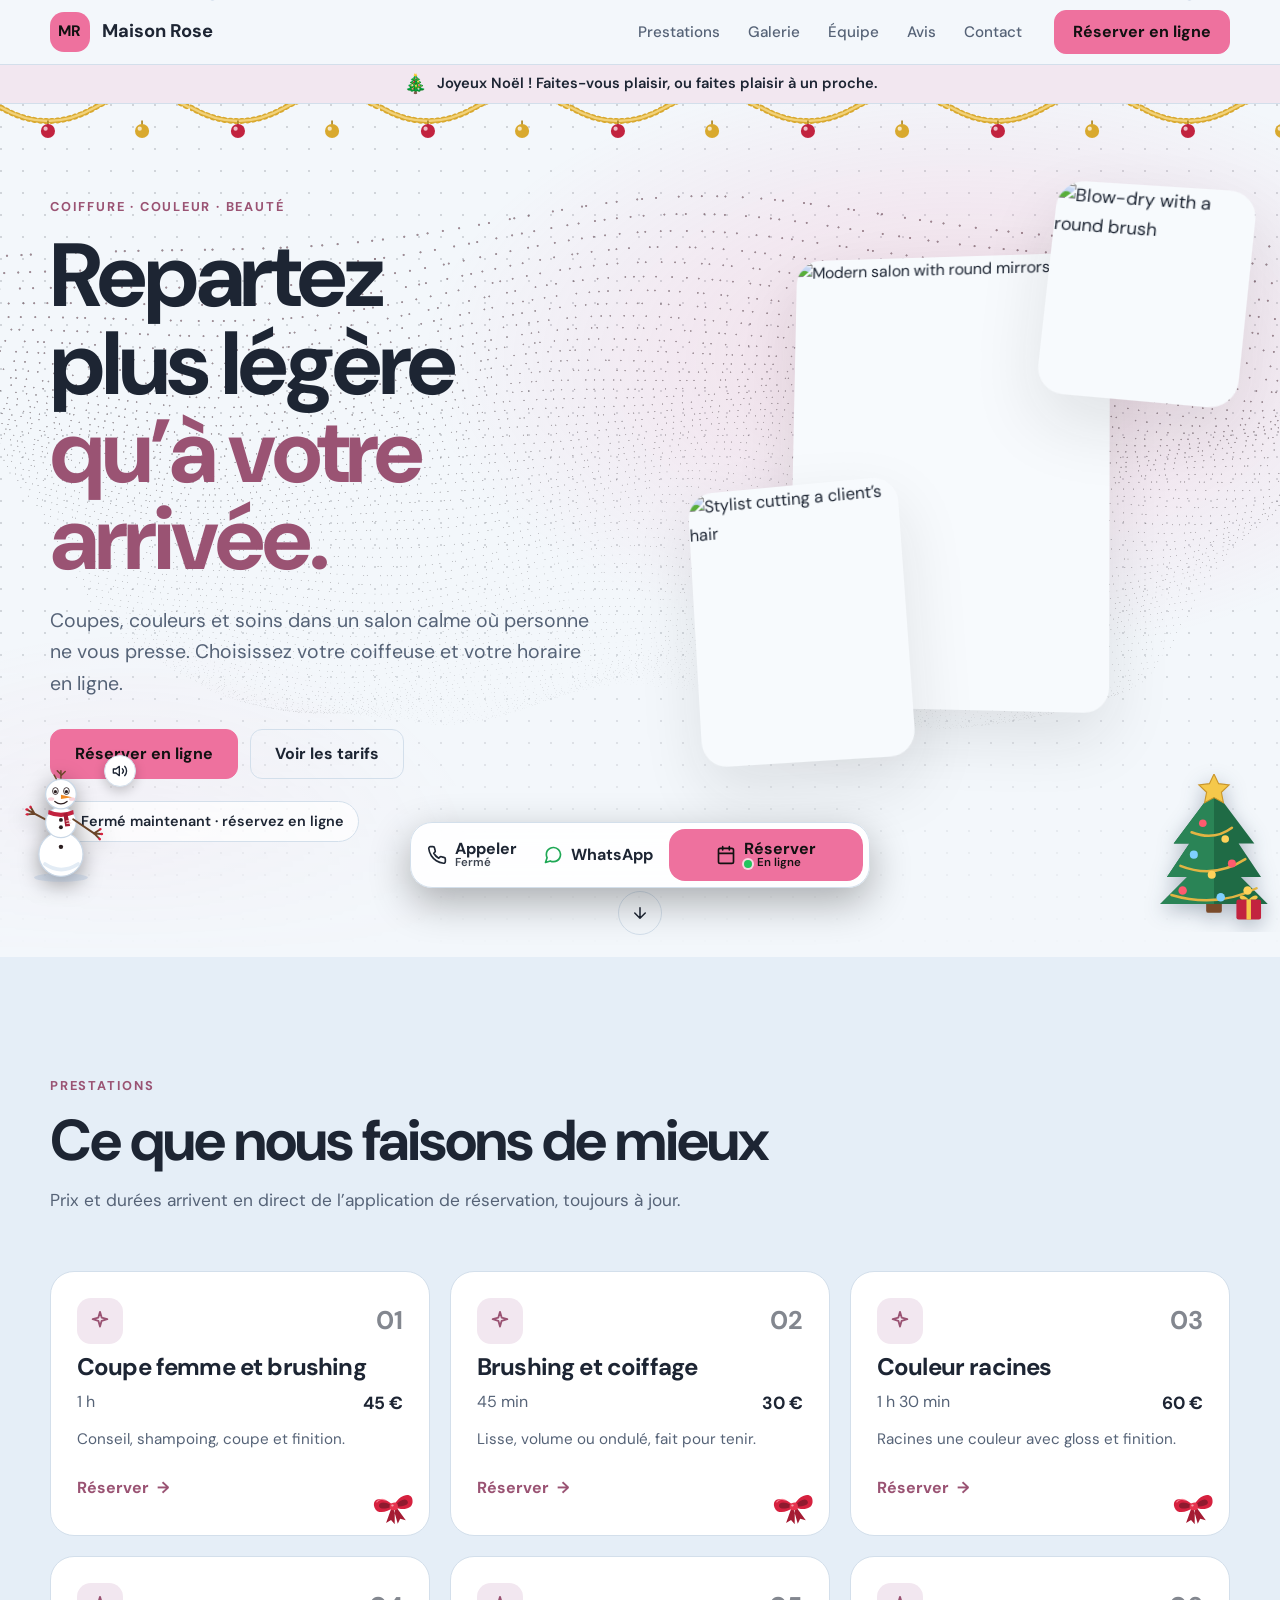
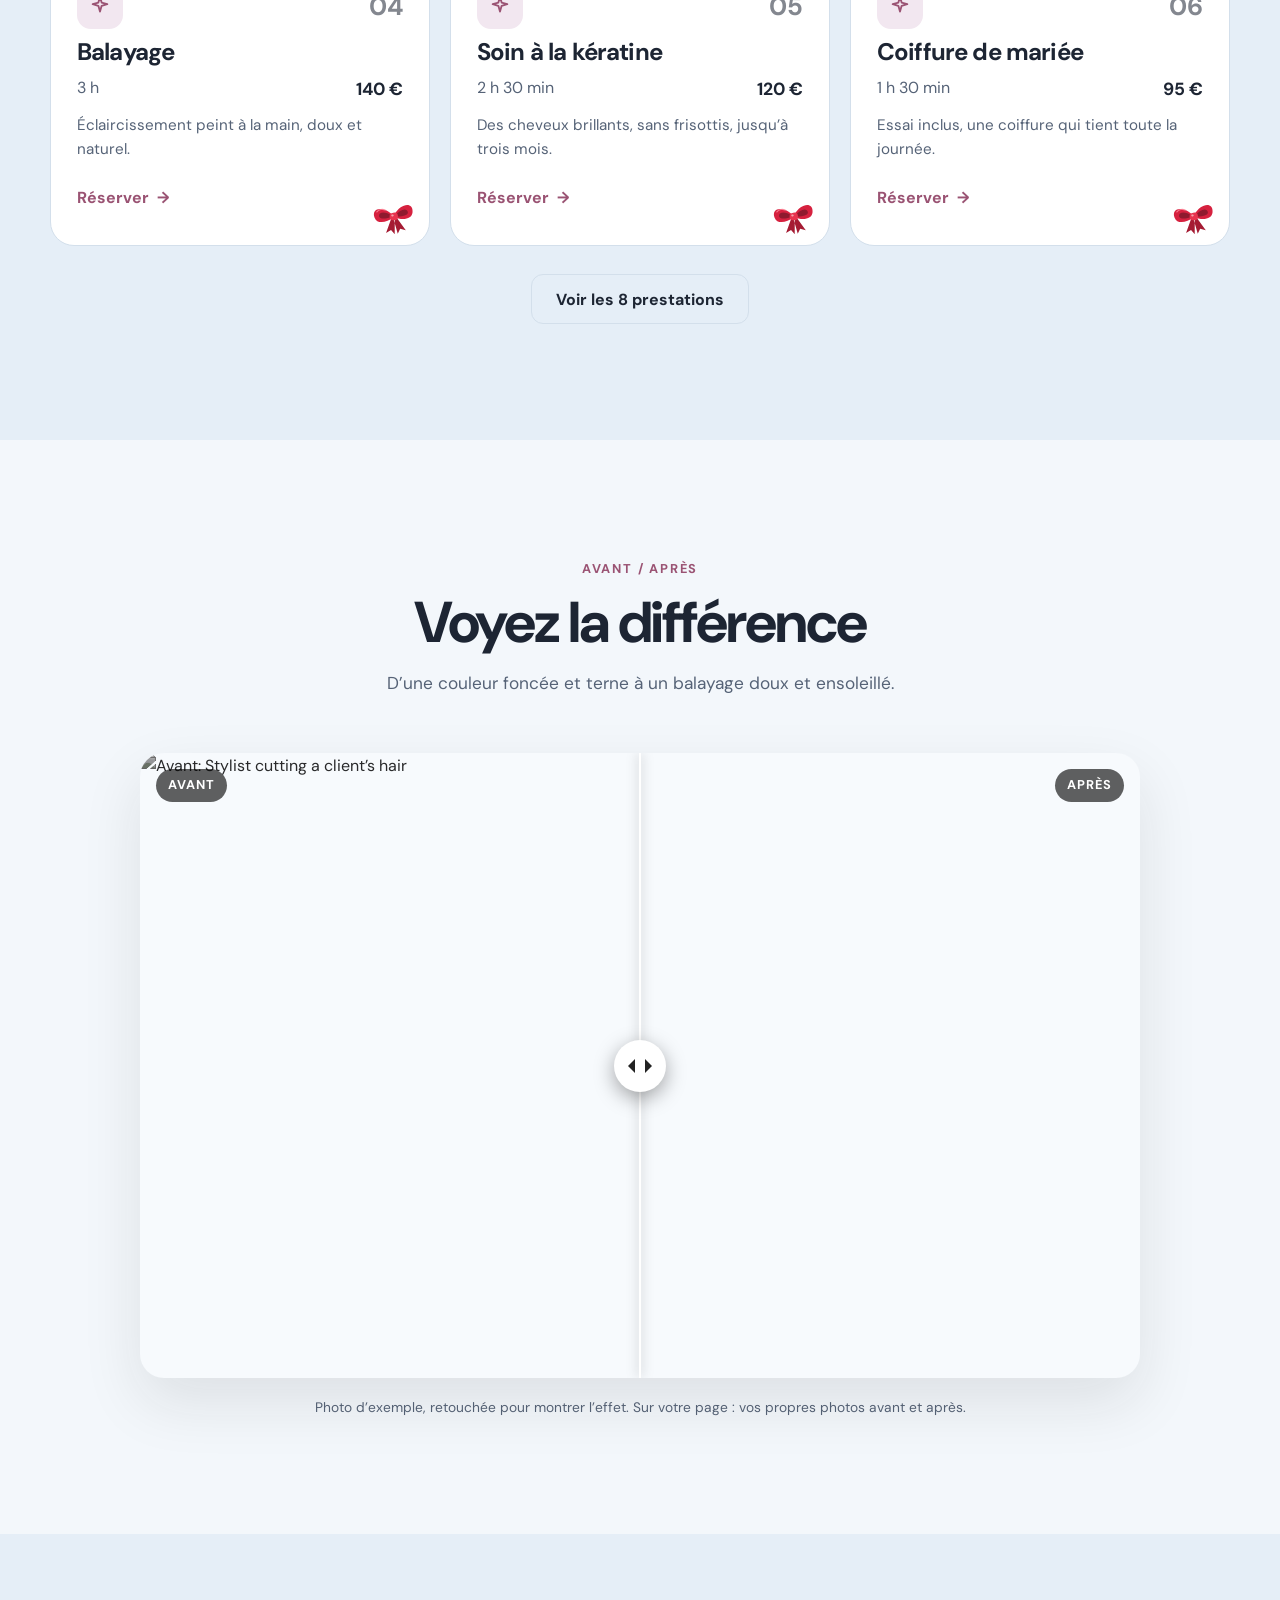
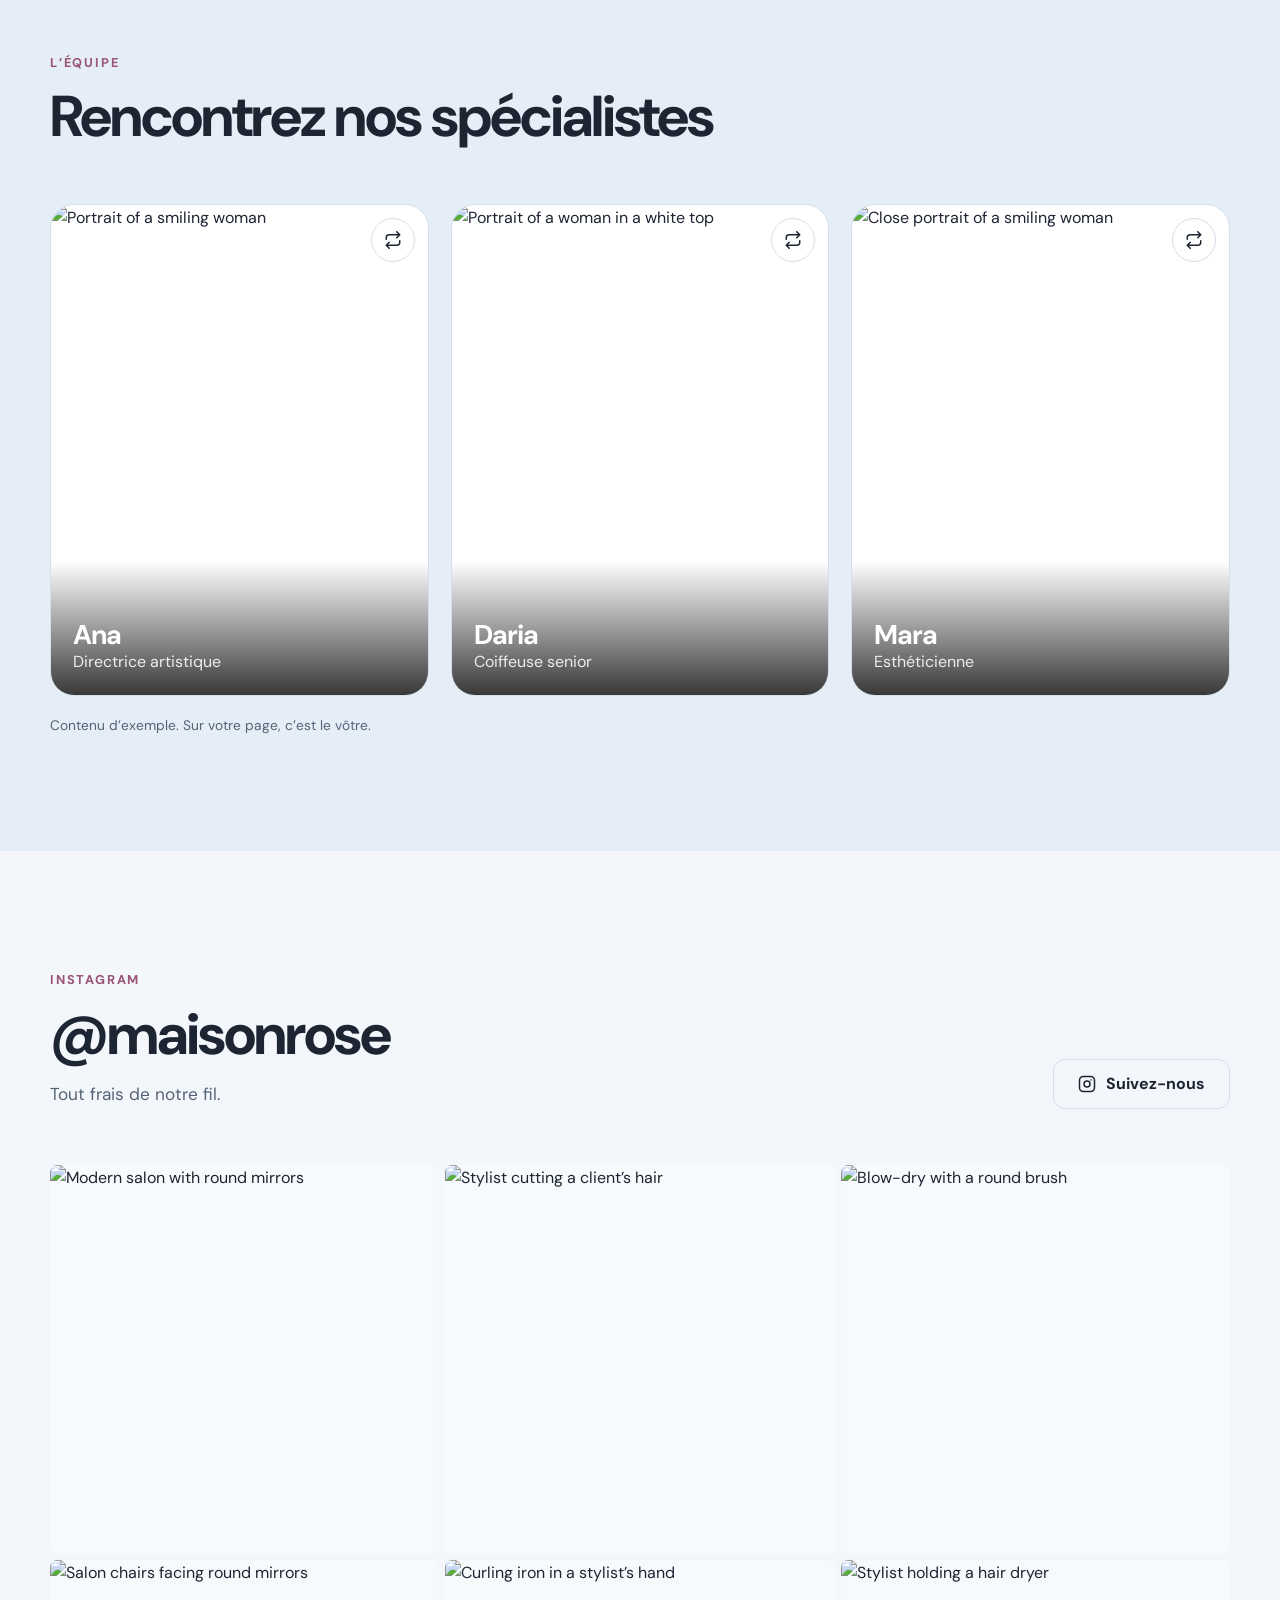
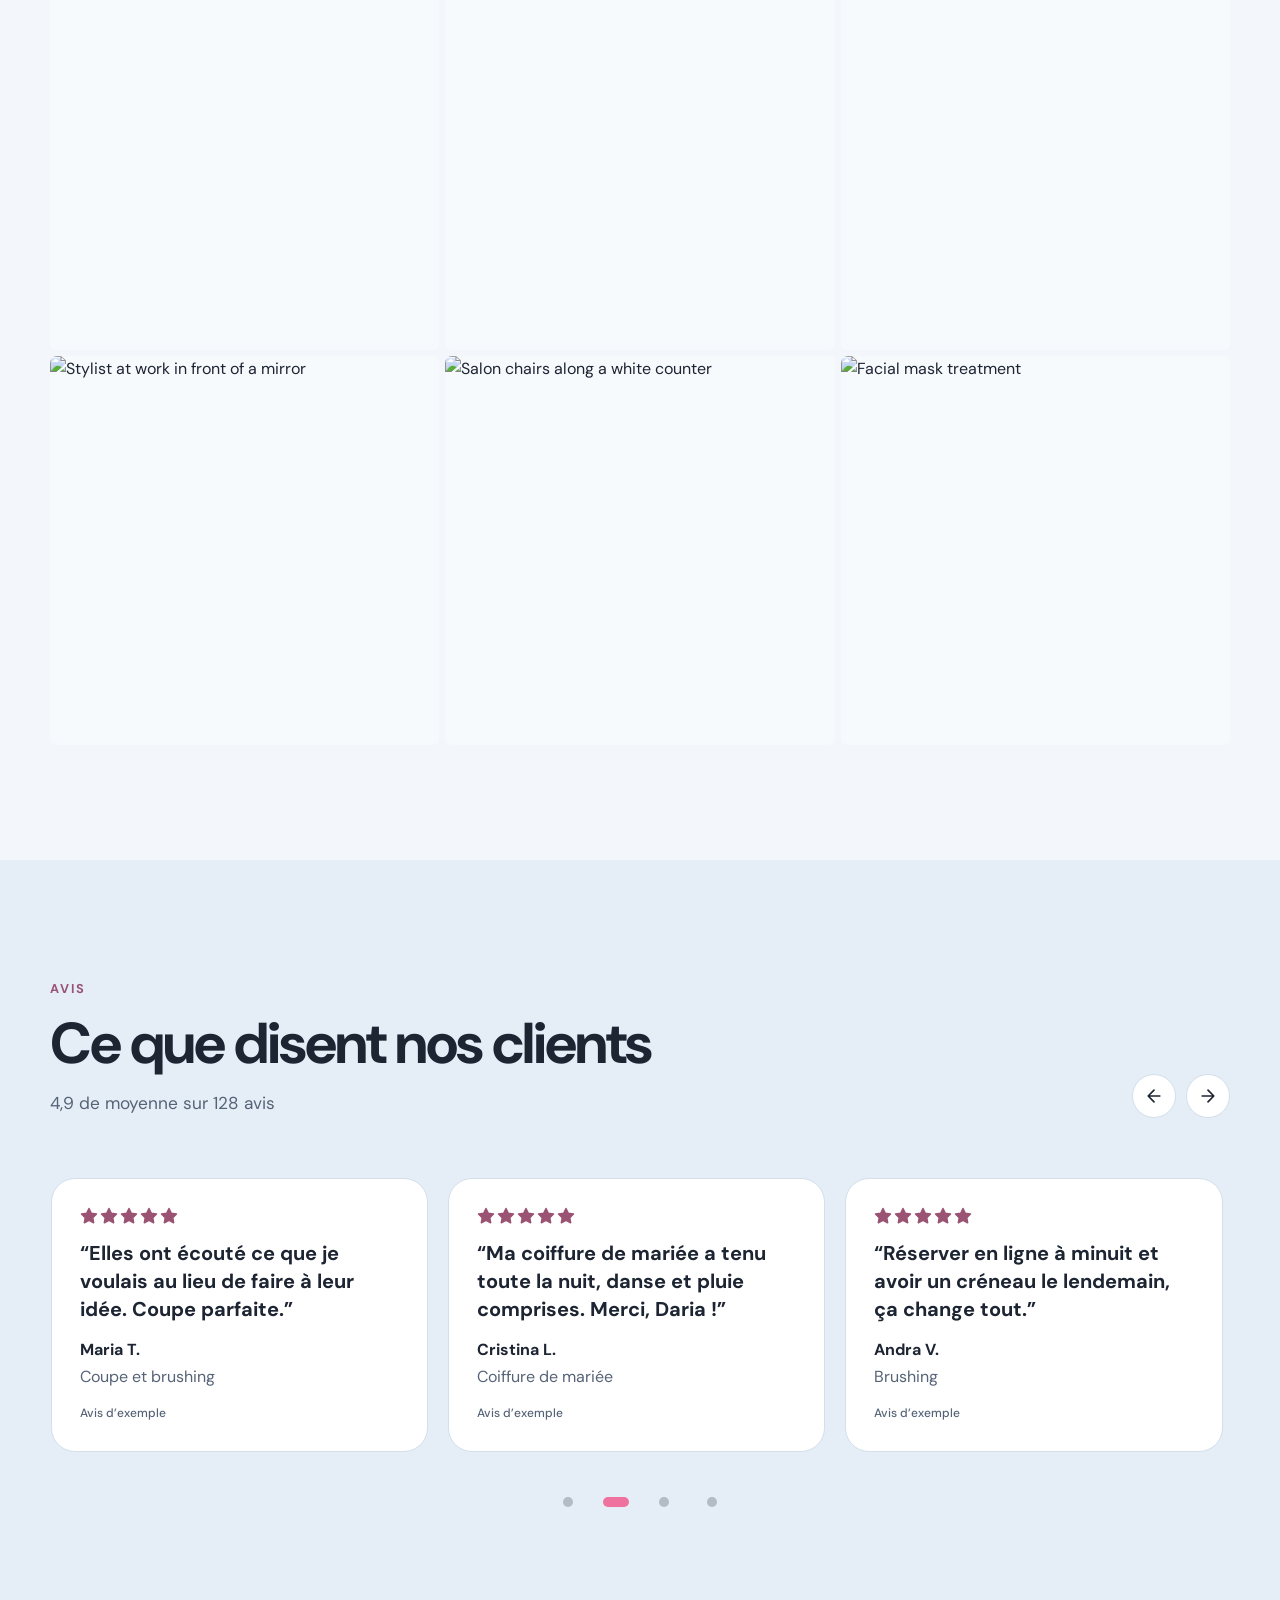
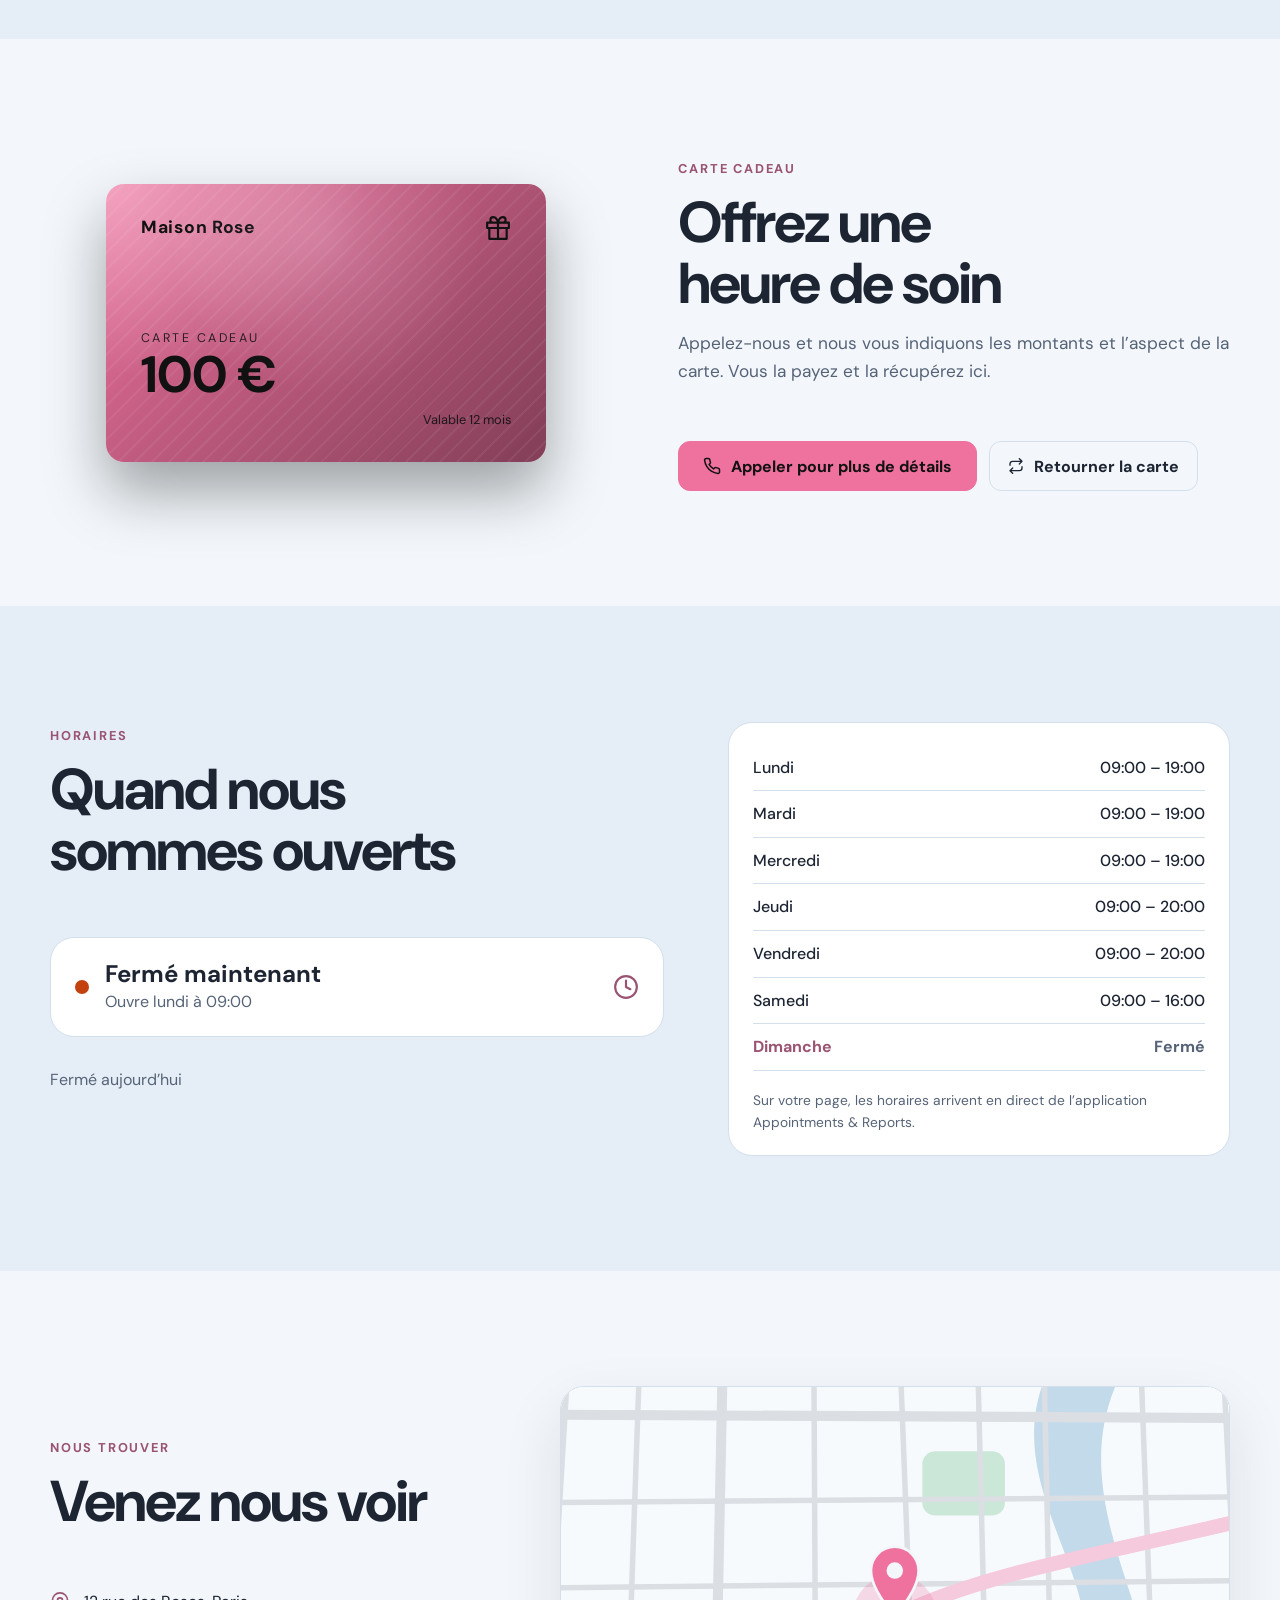
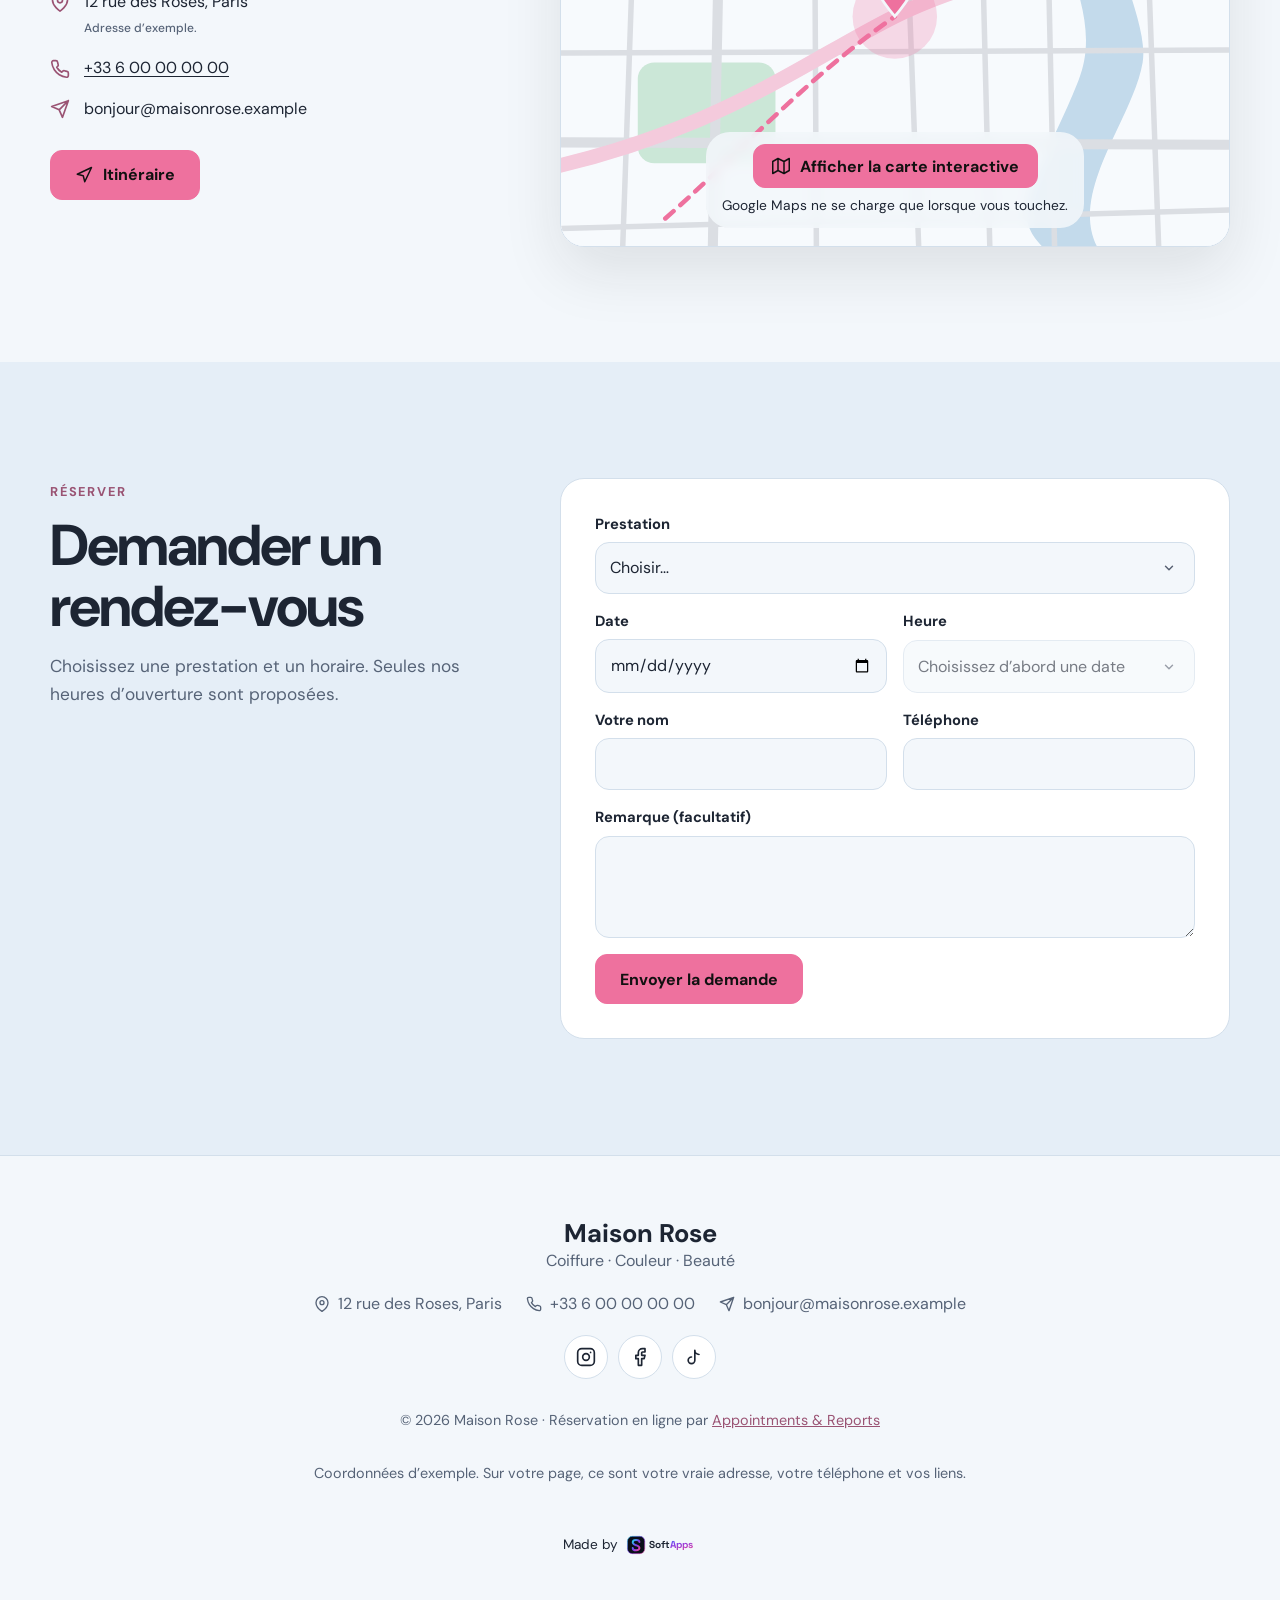
==== commit 2d815c8d: "Hero tilts with the phone; French fixes on the page - Photo stack keeps its lean after the reveal ([" ====
--- a/index.html
+++ b/index.html
@@ -44,7 +44,7 @@
   <link rel="stylesheet" href="shared/shared.css?v=2" />
   <link rel="stylesheet" href="styles.css?v=3" />
   <link rel="stylesheet" href="season/palettes.css" />
-  <link rel="preload" as="style" href="sections/hero.css" />
+  <link rel="preload" as="style" href="sections/hero.css?v=3" />
   <link rel="modulepreload" href="app.js?v=2" />
   <link rel="modulepreload" href="i18n/fr.js" />
   <link rel="modulepreload" href="i18n/en.js" />
--- a/sections/hero.css
+++ b/sections/hero.css
@@ -44,6 +44,9 @@
   transform: rotateY(calc(var(--sx) * 14deg - 8deg)) rotateX(calc(var(--sy) * -10deg + 4deg));
   transition: transform 0.6s var(--ease), opacity 0.9s var(--ease);
 }
+/* Once revealed, keep the lean: `[data-reveal].is-in { transform: none }` (styles.css) is more specific
+   than `.hero-stack` and froze the stack, so neither the pointer nor the phone's tilt moved it. */
+.hero-stack[data-reveal].is-in { transform: rotateY(calc(var(--sx) * 14deg - 8deg)) rotateX(calc(var(--sy) * -10deg + 4deg)); }
 .hero-card { position: absolute; margin: 0; overflow: hidden; border-radius: var(--radius-lg); box-shadow: var(--shadow); background: var(--surface-2); }
 .hero-card img { width: 100%; height: 100%; object-fit: cover; }
 .hero-card-1 { left: 14%; top: 4%; width: 62%; height: 80%; transform: translateZ(40px); }
@@ -69,9 +72,9 @@
   .hero-scroll { display: none; }
 }
 
-.reduce-motion .hero-stack { transform: none; transition: none; }
+.reduce-motion .hero-stack, .reduce-motion .hero-stack[data-reveal].is-in { transform: none; transition: none; }
 .reduce-motion .hero-scroll { animation: none; }
 @media (prefers-reduced-motion: reduce) {
-  .hero-stack { transform: none; transition: none; }
+  .hero-stack, .hero-stack[data-reveal].is-in { transform: none; transition: none; }
   .hero-scroll { animation: none; }
 }
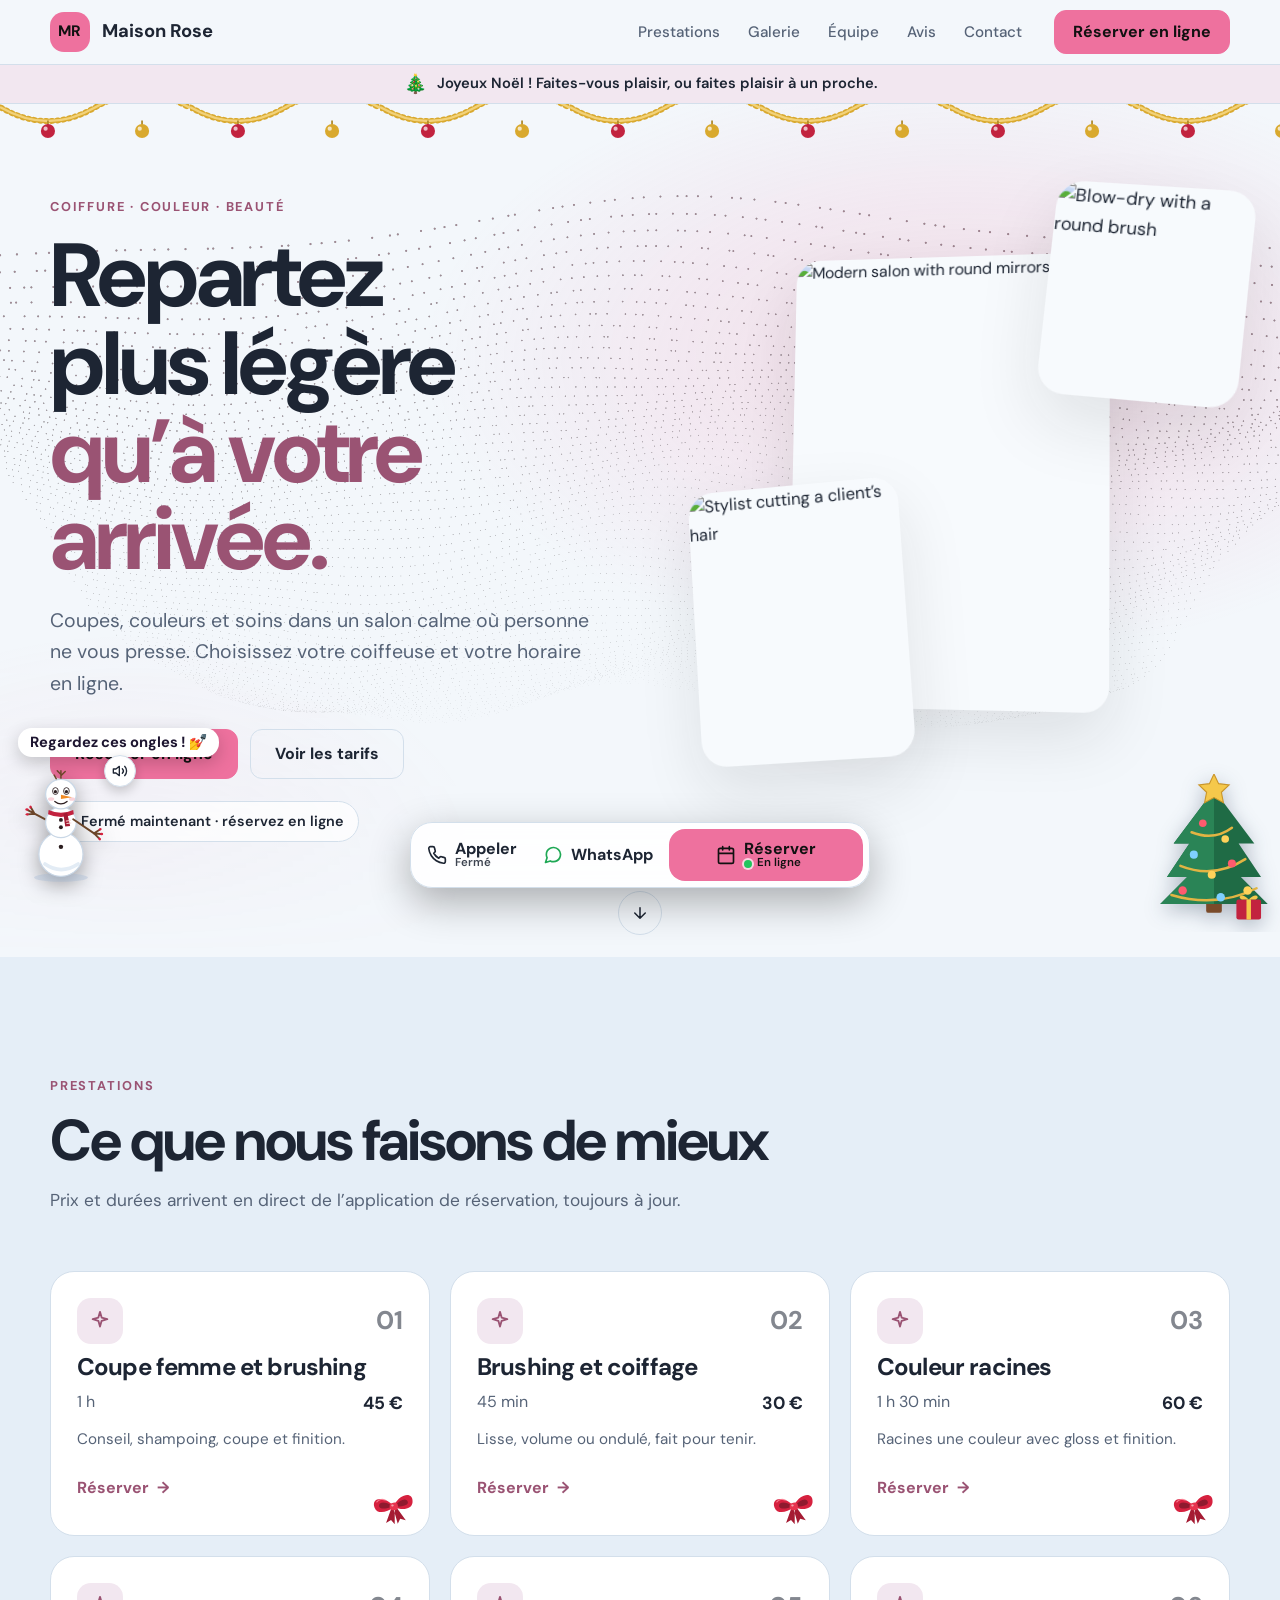
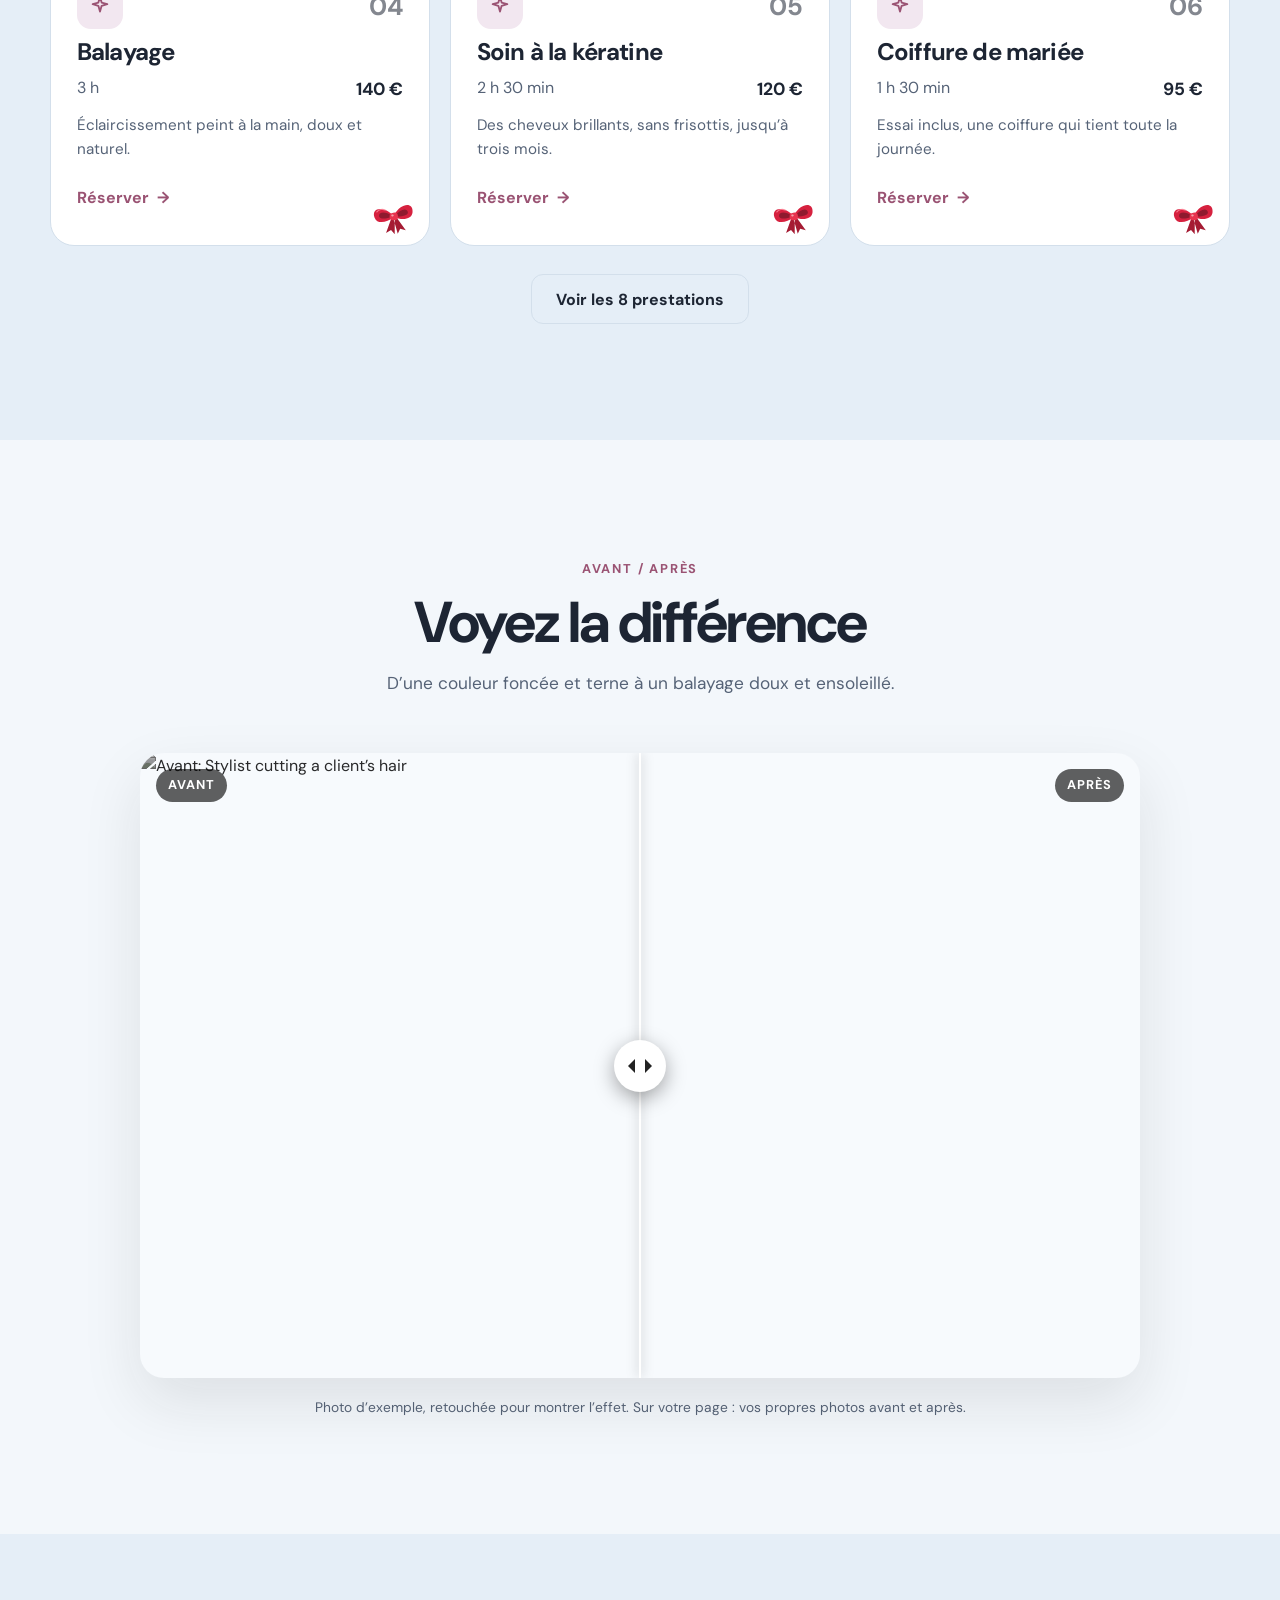
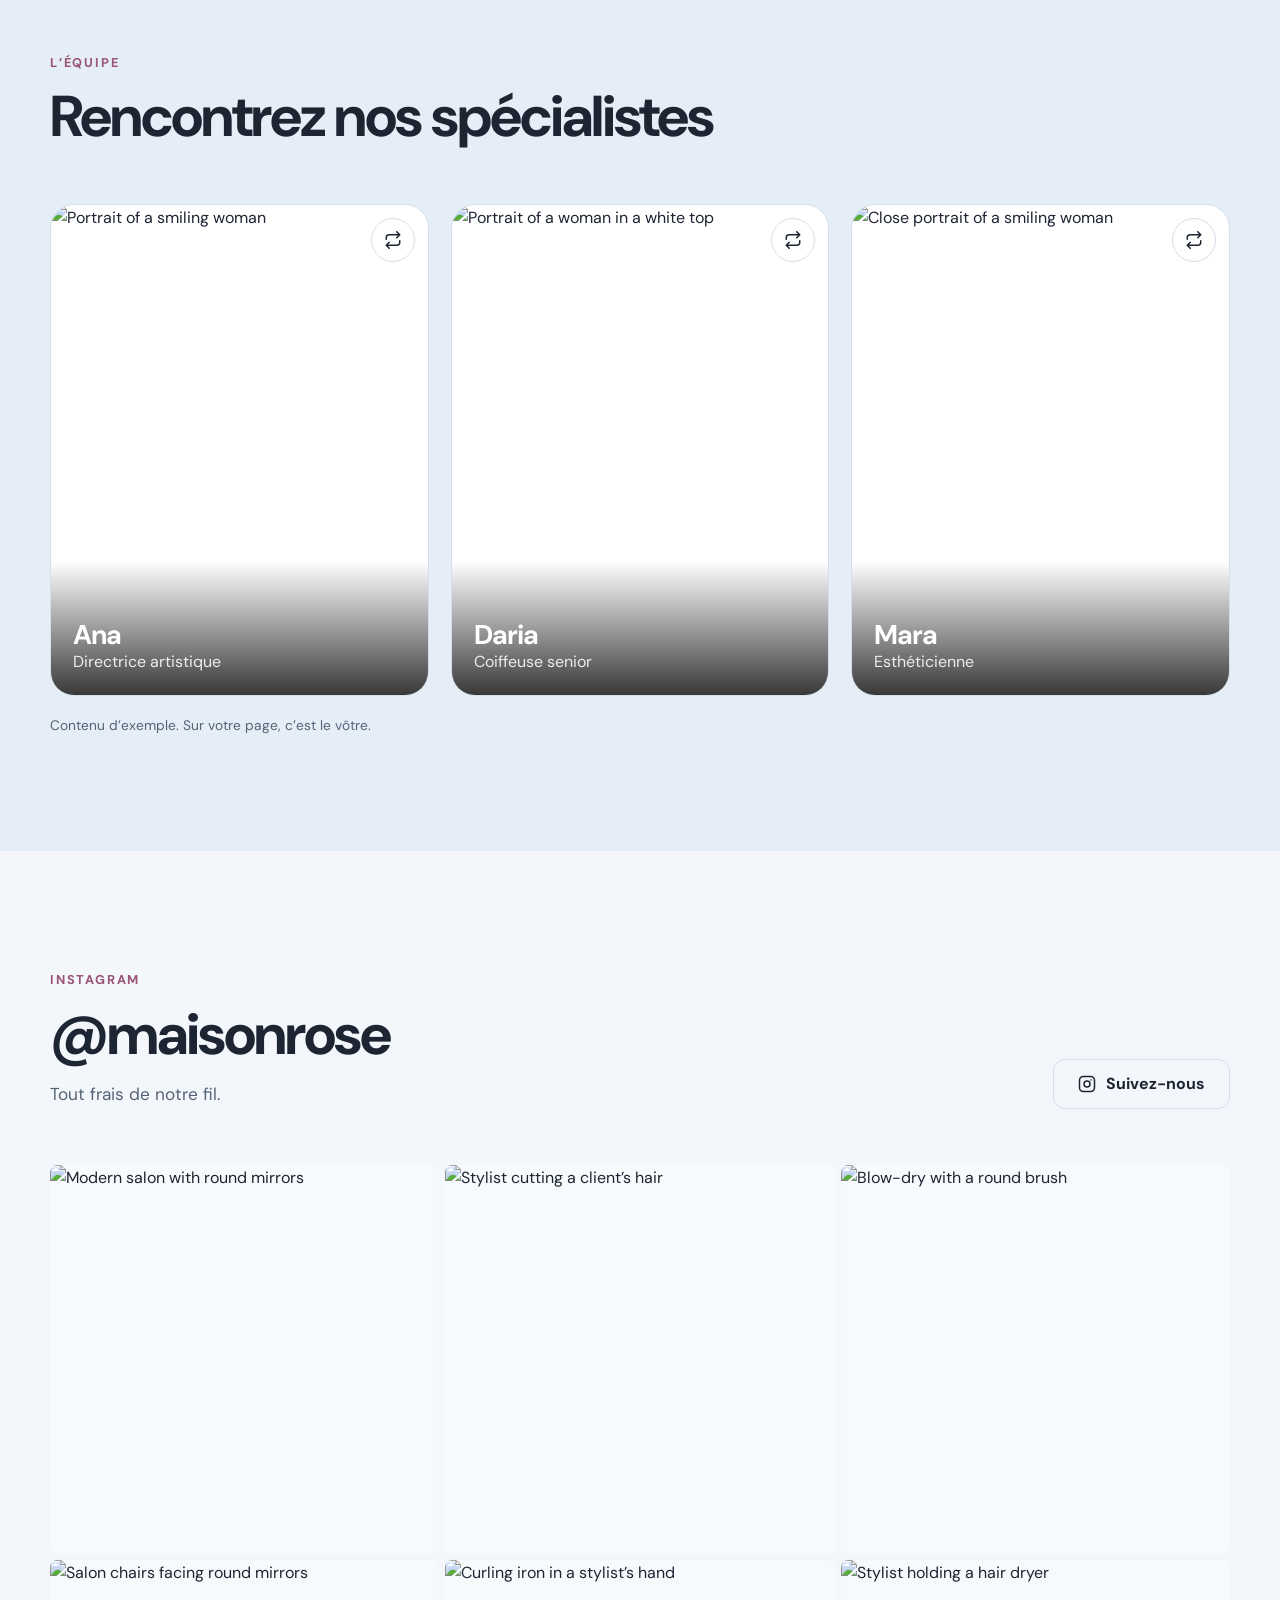
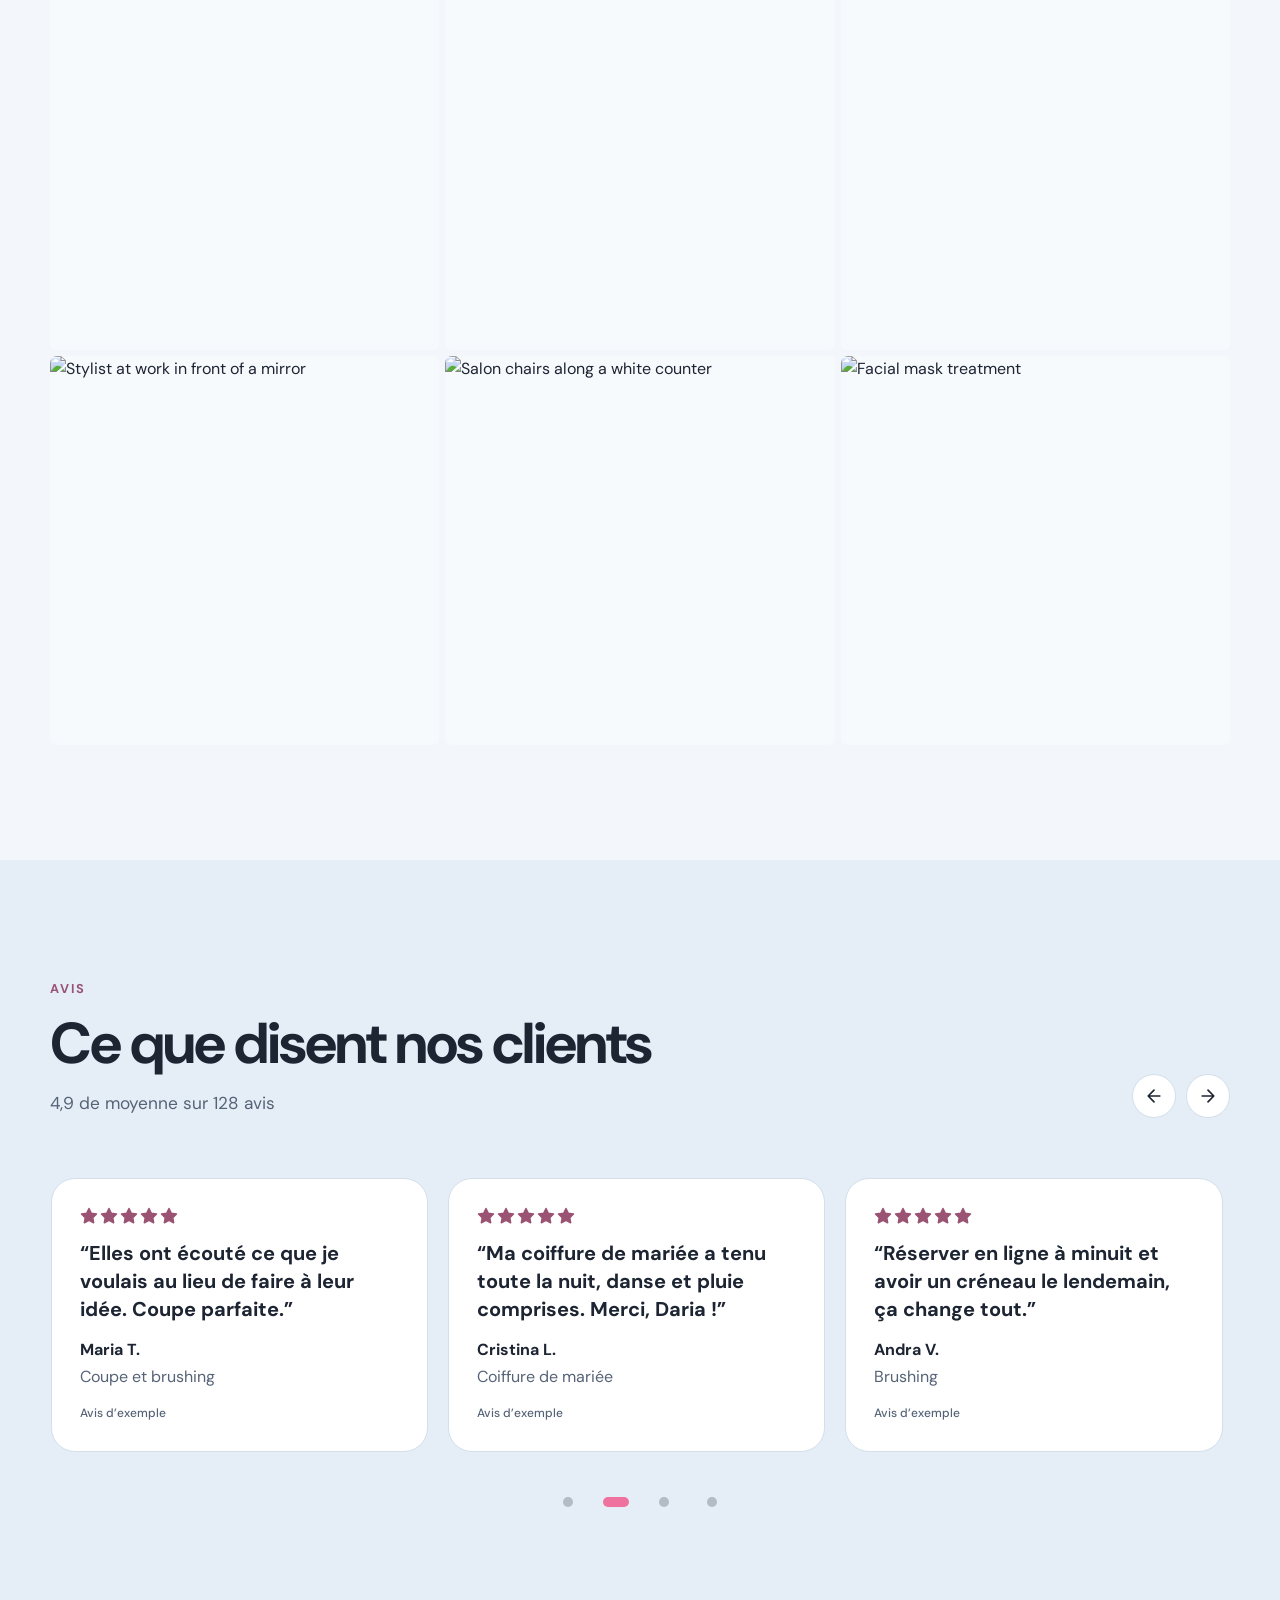
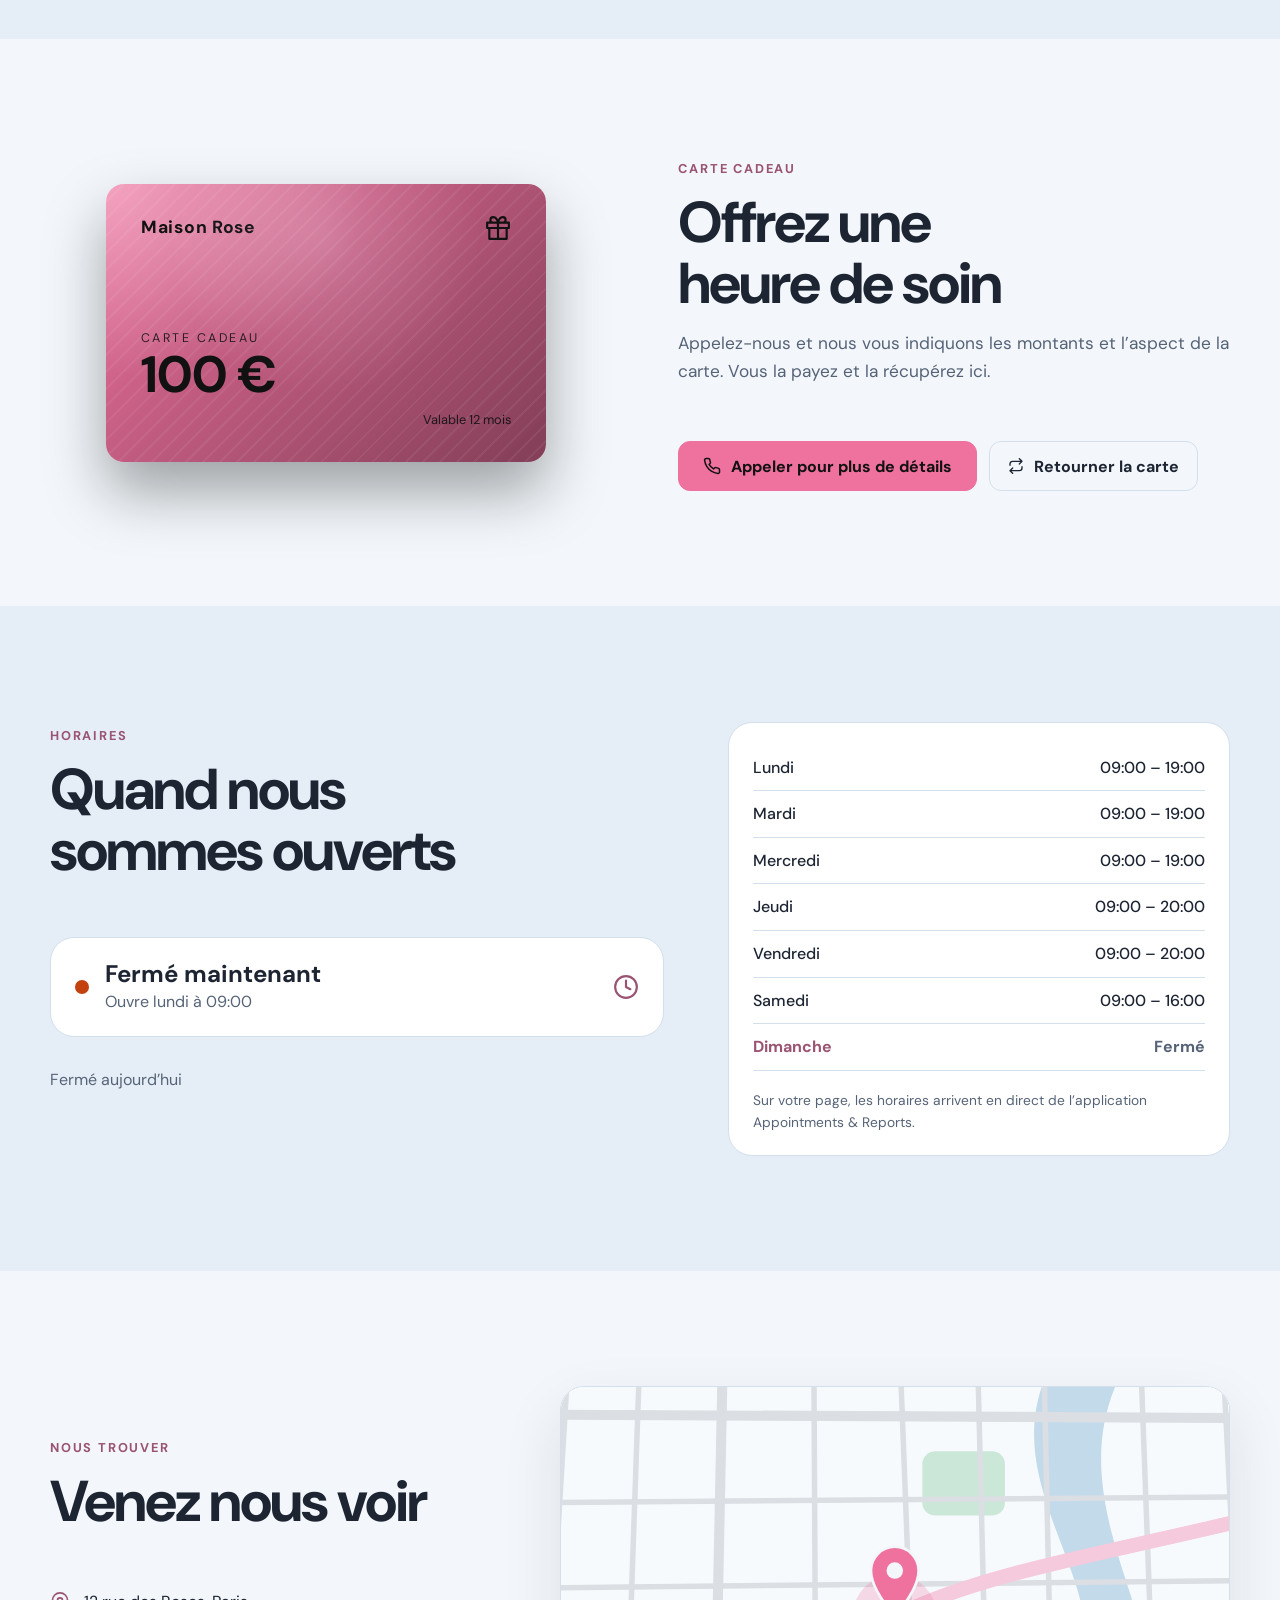
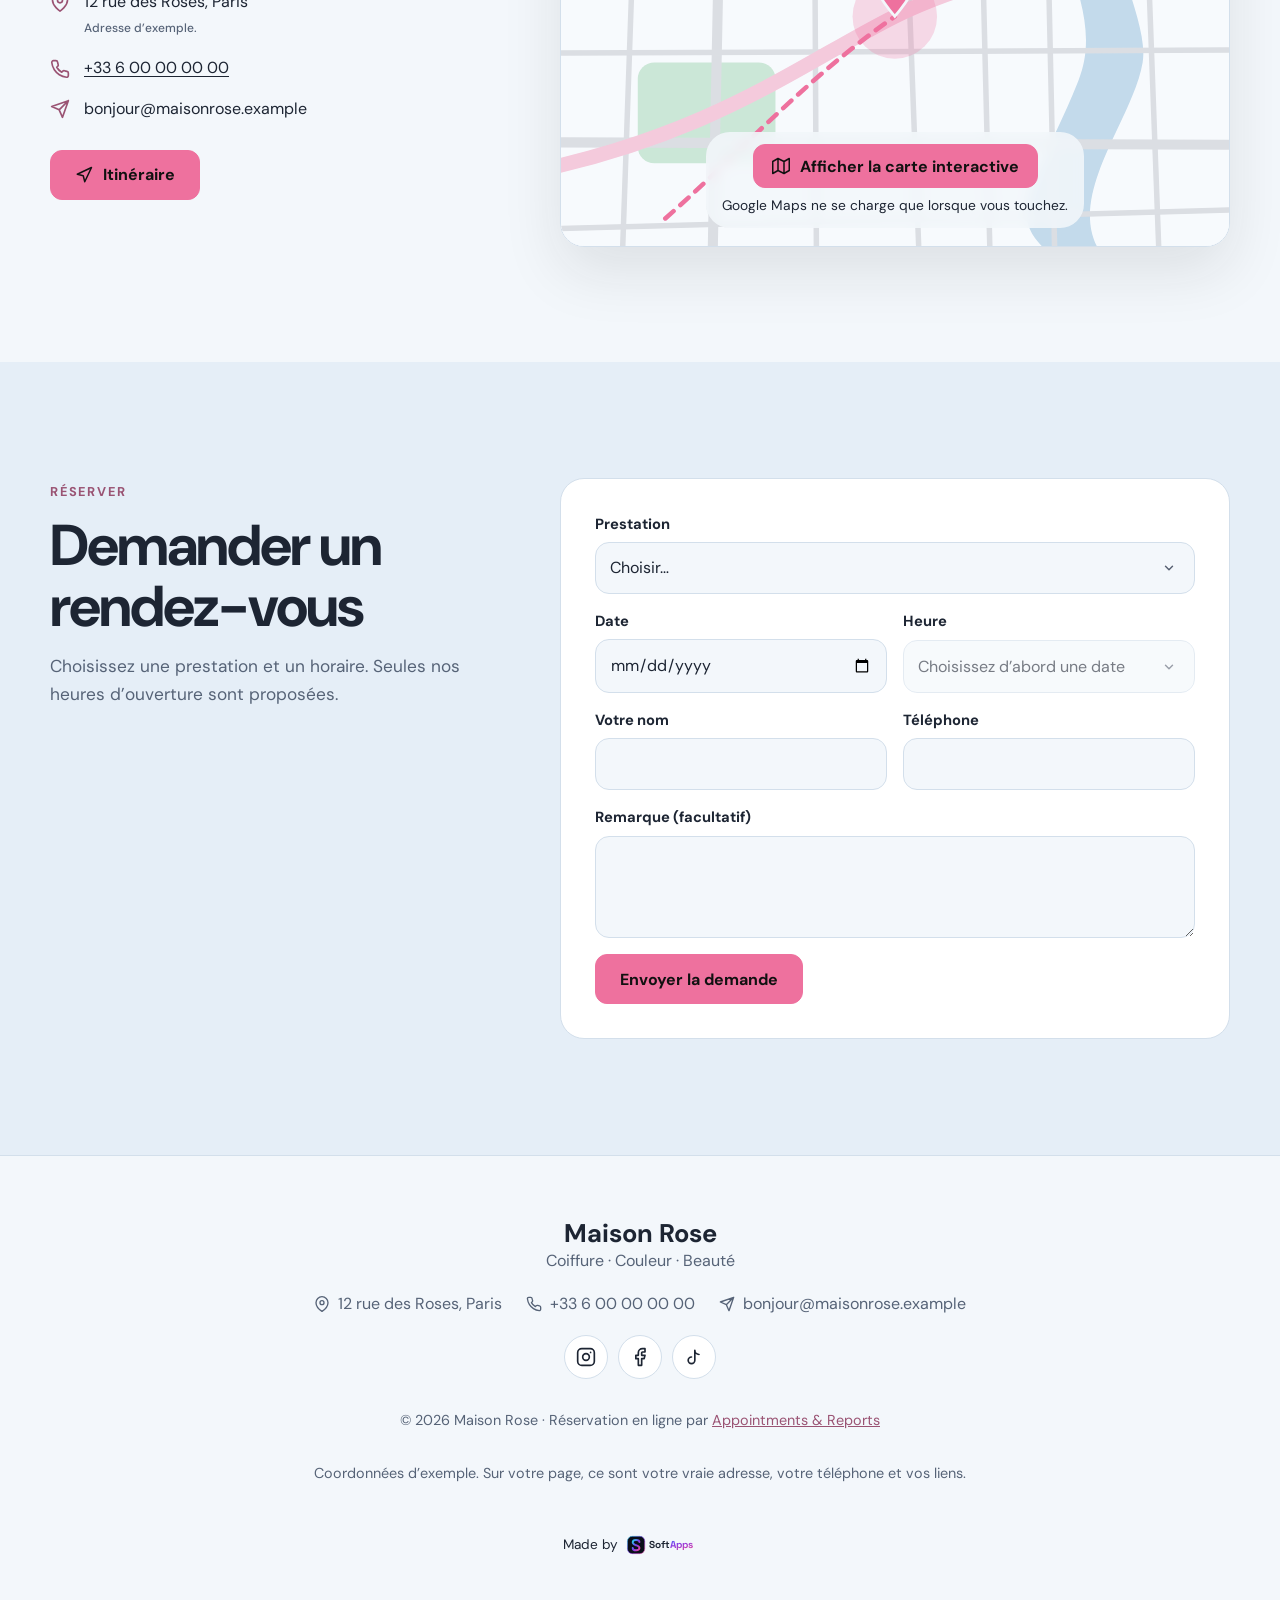
==== commit 27fadb8a: "Hero 3D: tilt button clear of the mascot on phones; bump cache versions - On phones the snowman masc" ====
--- a/index.html
+++ b/index.html
@@ -44,7 +44,7 @@
   <link rel="stylesheet" href="shared/shared.css?v=2" />
   <link rel="stylesheet" href="styles.css?v=3" />
   <link rel="stylesheet" href="season/palettes.css" />
-  <link rel="preload" as="style" href="sections/hero.css?v=3" />
+  <link rel="preload" as="style" href="sections/hero.css?v=4" />
   <link rel="modulepreload" href="app.js?v=2" />
   <link rel="modulepreload" href="i18n/fr.js" />
   <link rel="modulepreload" href="i18n/en.js" />
@@ -61,7 +61,7 @@
   <link rel="modulepreload" href="content/photos.js" />
   <link rel="modulepreload" href="content/index.js" />
   <link rel="modulepreload" href="content/beauty.js" />
-  <link rel="modulepreload" href="sections/hero.js?v=4" />
+  <link rel="modulepreload" href="sections/hero.js?v=5" />
   <link rel="modulepreload" href="shared/live.js" />
   <link rel="modulepreload" href="shared/demo.js?v=6" />
 </head>
--- a/sections/hero.css
+++ b/sections/hero.css
@@ -16,6 +16,17 @@
 }
 .hero-gl { position: absolute; inset: 0; z-index: -1; width: 100%; height: 100%; opacity: 0; transition: opacity 1.6s ease; pointer-events: none; }
 .hero-gl.is-on { opacity: 1; }
+/* Once the 3D particles are on, drop the static dot grid so there is one set of dots, not two. */
+.hero:has(.hero-gl.is-on) .hero-bg {
+  background:
+    radial-gradient(60% 50% at 75% 30%, color-mix(in srgb, var(--accent) 22%, transparent), transparent 70%),
+    radial-gradient(40% 40% at 10% 90%, color-mix(in srgb, var(--accent) 12%, transparent), transparent 70%);
+}
+:root[data-skin="bold"] .hero:has(.hero-gl.is-on) .hero-bg {
+  background:
+    radial-gradient(40% 40% at 85% 20%, color-mix(in srgb, var(--accent-3) 70%, transparent), transparent 70%),
+    radial-gradient(35% 40% at 70% 85%, color-mix(in srgb, var(--accent-2) 30%, transparent), transparent 70%);
+}
 
 .hero-grid { display: grid; grid-template-columns: 1.1fr 0.9fr; align-items: center; gap: clamp(32px, 5cqi, 72px); }
 .hero h1 { font-size: calc(clamp(2.6rem, 7.4cqi, 5.6rem) * var(--display-scale)); line-height: 0.98; }
@@ -33,6 +44,9 @@
 .hero-status::before { content: ''; width: 8px; height: 8px; border-radius: 50%; background: #c2410c; }
 .hero-status.is-open::before { background: #16a34a; box-shadow: 0 0 0 4px rgba(22, 163, 74, 0.2); }
 .hero-tilt { margin: 16px 0 0 12px; min-height: 44px; padding: 8px 14px; border: 0; cursor: pointer; }
+/* On phones the seasonal mascot sits fixed at the bottom left, over this button's spot, and took the
+   tap. Right-aligned, the button stays clear of it. */
+@media (max-width: 700px) { .hero-tilt { display: flex; width: fit-content; margin: 16px 0 0 auto; } }
 
 .hero-visual { perspective: 1200px; }
 /* The first photo is the LCP on phones: it slides in but is never transparent. */
